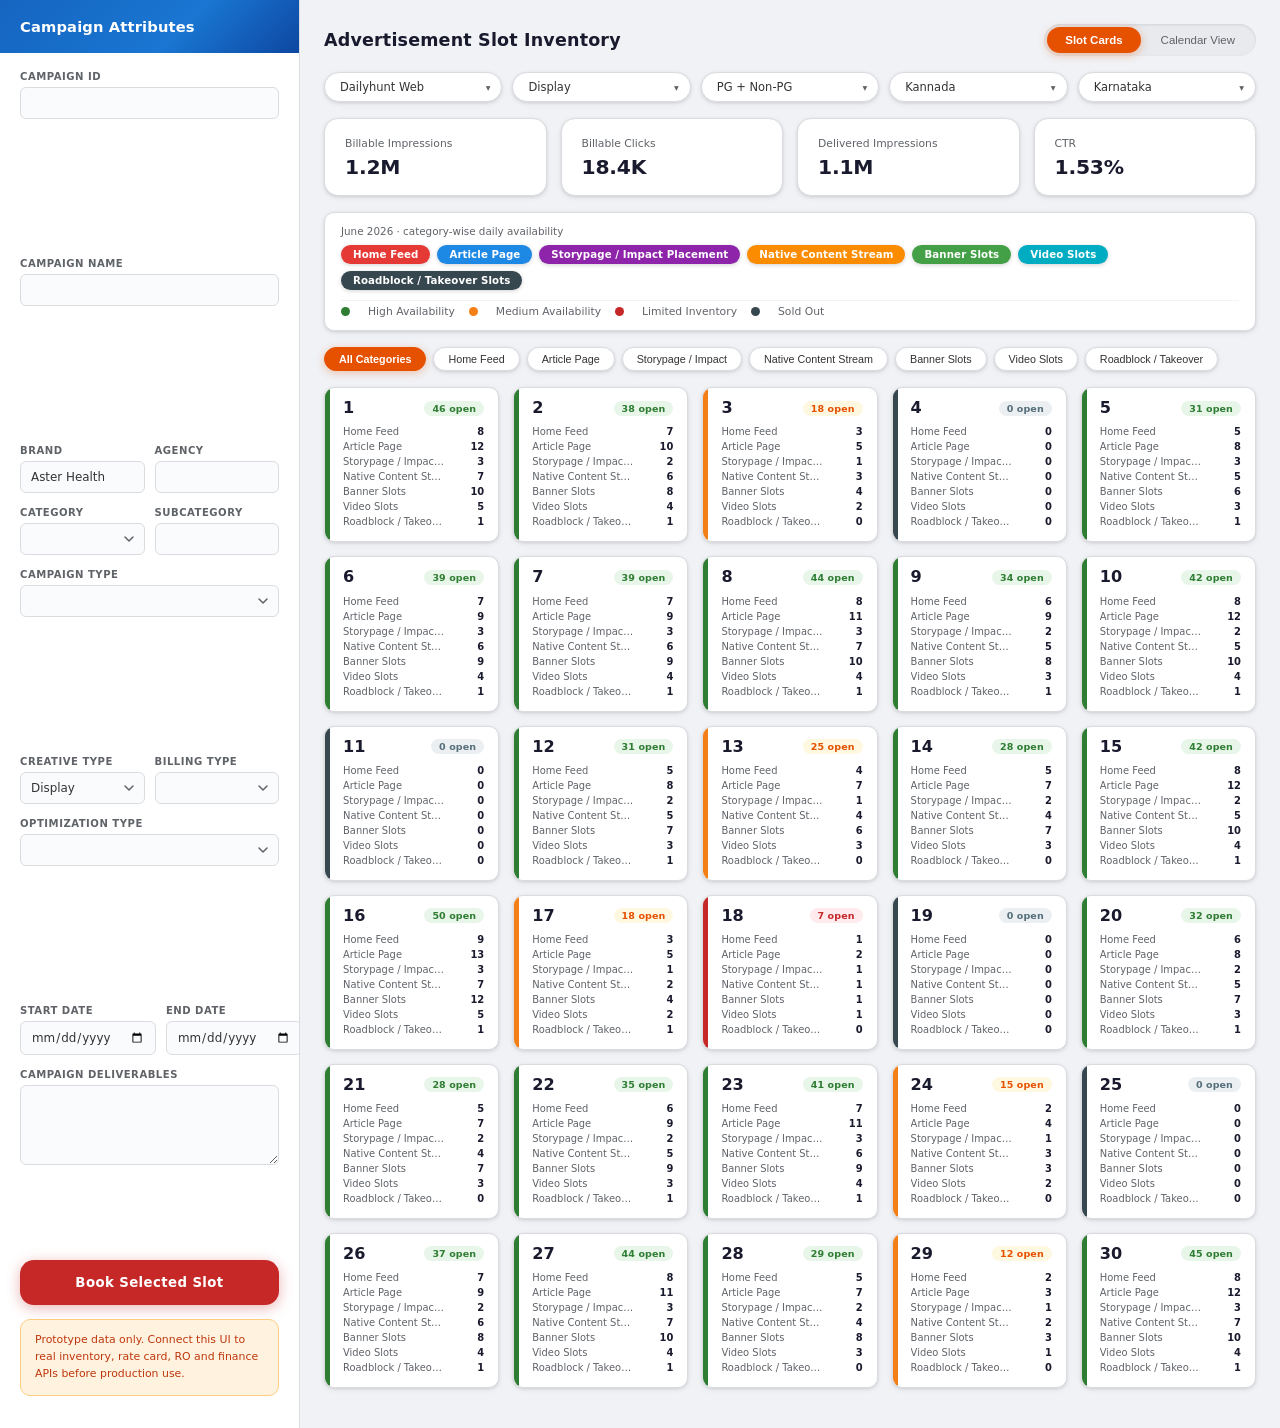
==== advertisement-slot-inventory/index.html @ 0bb5588d "Remove Zoho logic and convert app to jQuery" ====
<!DOCTYPE html>
<html lang="en">
<head>
  <meta charset="UTF-8" />
  <meta name="viewport" content="width=device-width, initial-scale=1.0" />
  <title>Advertisement Slot Inventory</title>
  <link rel="stylesheet" href="style.css" />
  <!-- jQuery -->
  <script src="https://code.jquery.com/jquery-3.7.1.min.js"></script>
</head>
<body>
  <div class="crm-widget-wrapper">

    <!-- ───────────────────────── LEFT PANEL ───────────────────────── -->
    <aside class="campaign-panel">
      <div class="campaign-panel-header">
        <h2 class="panel-title">Campaign Attributes</h2>
        <p class="panel-subtitle"></p>
      </div>

      <div class="campaign-panel-body">
        <div class="field-group">
          <label>Campaign ID</label>
          <input type="text" id="campaignId" value="" />
        </div>

        <div class="field-group">
          <label>Campaign Name</label>
          <input type="text" id="campaignName" value="" />
        </div>

        <div class="field-row">
          <div class="field-group">
            <label>Brand</label>
            <input type="text" id="brand" value="Aster Health" />
          </div>
          <div class="field-group">
            <label>Agency</label>
            <input type="text" id="agency" value="" />
          </div>
        </div>

        <div class="field-row">
          <div class="field-group">
            <label>Category</label>
            <select id="category">
            </select>
          </div>
          <div class="field-group">
            <label>Subcategory</label>
            <input type="text" id="subcategory" value="" />
          </div>
        </div>

        <div class="field-group">
          <label>Campaign Type</label>
          <select id="campaignType">
          </select>
        </div>

        <div class="field-row">
          <div class="field-group">
            <label>Creative Type</label>
            <select id="creativeType">
              <option>Display</option>
              <option>Video</option>
              <option>Native</option>
            </select>
          </div>
          <div class="field-group">
            <label>Billing Type</label>
            <select id="billingType">
            </select>
          </div>
        </div>

        <div class="field-group">
          <label>Optimization Type</label>
          <select id="optimizationType">
          </select>
        </div>

        <div class="field-row">
          <div class="field-group">
            <label>Start Date</label>
            <input type="date" id="startDate" value="" />
          </div>
          <div class="field-group">
            <label>End Date</label>
            <input type="date" id="endDate" value="" />
          </div>
        </div>

        <div class="field-group">
          <label>Campaign Deliverables</label>
          <textarea id="deliverables" rows="4"></textarea>
        </div>

        <button class="book-slot-btn" id="bookSlotBtn" onclick="bookSelectedSlot()">
          Book Selected Slot
        </button>
        <div class="prototype-notice">
          Prototype data only. Connect this UI to real inventory, rate card, RO and finance APIs before production use.
        </div>
      </div>
    </aside>

    <!-- ───────────────────────── RIGHT PANEL ───────────────────────── -->
    <main class="inventory-panel">
      <div class="inventory-header">
        <h2 class="inventory-title">Advertisement Slot Inventory</h2>

        <!-- View Toggle -->
        <div class="view-toggle">
          <button class="toggle-btn active" id="btnSlotCards" onclick="switchView('slot')">Slot Cards</button>
          <button class="toggle-btn" id="btnCalendar" onclick="switchView('calendar')">Calendar View</button>
        </div>
      </div>

      <!-- Filters -->
      <div class="filter-bar">
        <div class="filter-select-wrap">
          <select id="filterPlatform" onchange="applyFilters()">
            <option value="dailyhunt-web" selected>Dailyhunt Web</option>
            <option value="dailyhunt-app">Dailyhunt App</option>
            <option value="mobile">Mobile</option>
            <option value="desktop">Desktop</option>
            <option value="ctv">CTV</option>
            <option value="all">All Platforms</option>
          </select>
          <span class="filter-arrow">▾</span>
        </div>
        <div class="filter-select-wrap">
          <select id="filterType" onchange="applyFilters()">
            <option value="display" selected>Display</option>
            <option value="video">Video</option>
            <option value="native">Native</option>
            <option value="all">All Types</option>
          </select>
          <span class="filter-arrow">▾</span>
        </div>
        <div class="filter-select-wrap">
          <select id="filterContent" onchange="applyFilters()">
            <option value="all" selected>PG + Non-PG</option>
            <option value="pg">PG Only</option>
            <option value="nonpg">Non-PG Only</option>
          </select>
          <span class="filter-arrow">▾</span>
        </div>
        <div class="filter-select-wrap">
          <select id="filterLanguage" onchange="applyFilters()">
            <option value="kn" selected>Kannada</option>
            <option value="en">English</option>
            <option value="ta">Tamil</option>
            <option value="hi">Hindi</option>
            <option value="te">Telugu</option>
            <option value="all">All Languages</option>
          </select>
          <span class="filter-arrow">▾</span>
        </div>
        <div class="filter-select-wrap">
          <select id="filterRegion" onchange="applyFilters()">
            <option value="karnataka" selected>Karnataka</option>
            <option value="south">South India</option>
            <option value="north">North India</option>
            <option value="west">West India</option>
            <option value="all">All Regions</option>
          </select>
          <span class="filter-arrow">▾</span>
        </div>
      </div>

      <!-- Metric Stat Cards -->
      <div class="metric-cards" id="metricCards">
        <div class="metric-card">
          <p class="metric-label">Billable Impressions</p>
          <p class="metric-value" id="statImpressions">1.2M</p>
        </div>
        <div class="metric-card">
          <p class="metric-label">Billable Clicks</p>
          <p class="metric-value" id="statClicks">18.4K</p>
        </div>
        <div class="metric-card">
          <p class="metric-label">Delivered Impressions</p>
          <p class="metric-value" id="statDelivered">1.1M</p>
        </div>
        <div class="metric-card">
          <p class="metric-label">CTR</p>
          <p class="metric-value" id="statCtr">1.53%</p>
        </div>
      </div>

      <!-- Category Legend Pills -->
      <div class="legend-section">
        <p class="legend-label">June 2026 · category-wise daily availability</p>
        <div class="legend-pills">
          <span class="pill pill-homefeed">Home Feed</span>
          <span class="pill pill-article">Article Page</span>
          <span class="pill pill-story">Storypage / Impact Placement</span>
          <span class="pill pill-native">Native Content Stream</span>
          <span class="pill pill-banner">Banner Slots</span>
          <span class="pill pill-video">Video Slots</span>
          <span class="pill pill-roadblock">Roadblock / Takeover Slots</span>
        </div>
        <div class="availability-legend">
          <span class="avail-dot high"></span> High Availability
          <span class="avail-dot medium"></span> Medium Availability
          <span class="avail-dot limited"></span> Limited Inventory
          <span class="avail-dot soldout"></span> Sold Out
        </div>
      </div>

      <!-- Category Filter Tabs -->
      <div class="category-tabs" id="categoryTabs">
        <button class="cat-tab active" onclick="filterCategory(this, 'all')">All Categories</button>
        <button class="cat-tab" onclick="filterCategory(this, 'Home Feed')">Home Feed</button>
        <button class="cat-tab" onclick="filterCategory(this, 'Article Page')">Article Page</button>
        <button class="cat-tab" onclick="filterCategory(this, 'Storypage / Impact')">Storypage / Impact</button>
        <button class="cat-tab" onclick="filterCategory(this, 'Native Content Stream')">Native Content Stream</button>
        <button class="cat-tab" onclick="filterCategory(this, 'Banner Slots')">Banner Slots</button>
        <button class="cat-tab" onclick="filterCategory(this, 'Video Slots')">Video Slots</button>
        <button class="cat-tab" onclick="filterCategory(this, 'Roadblock / Takeover')">Roadblock / Takeover</button>
      </div>

      <!-- ── SLOT CARDS VIEW ── -->
      <div id="slotCardsView" class="slot-cards-grid"></div>

      <!-- ── CALENDAR VIEW ── -->
      <div id="calendarView" class="calendar-view hidden">
        <div class="calendar-grid" id="calendarGrid"></div>
      </div>
    </main>
  </div>

  <script src="app.js"></script>
</body>
</html>
---- advertisement-slot-inventory/style.css ----
/* ============================================================
   Zoho CRM – Advertisement Slot Inventory Widget  |  style.css
   ============================================================ */

/* ── Reset & Base ── */
*, *::before, *::after { box-sizing: border-box; margin: 0; padding: 0; }

:root {
  --zoho-blue:       #1565C0;
  --zoho-blue-light: #1976D2;
  --zoho-blue-pale:  #E8F0FE;
  --zoho-orange:     #E65100;
  --zoho-orange-pale:#FFF3E0;
  --zoho-green:      #2E7D32;
  --zoho-amber:      #F57F17;
  --zoho-red:        #C62828;
  --zoho-dark:       #1A1A2E;
  --zoho-text:       #333333;
  --zoho-text-light: #5F6368;
  --zoho-border:     #DADCE0;
  --zoho-bg:         #F0F2F5;
  --zoho-card-bg:    #FFFFFF;
  --zoho-shadow:     0 1px 3px rgba(0,0,0,.10), 0 2px 6px rgba(0,0,0,.06);
  --zoho-shadow-md:  0 4px 12px rgba(0,0,0,.13), 0 8px 20px rgba(0,0,0,.07);
  --zoho-shadow-lg:  0 8px 24px rgba(0,0,0,.15), 0 16px 40px rgba(0,0,0,.08);
  --radius-sm: 6px;
  --radius-md: 10px;
  --radius-lg: 14px;
  --font: 'Segoe UI', system-ui, -apple-system, sans-serif;

  /* slot-type accent colours */
  --c-homefeed:   #E53935;
  --c-article:    #1E88E5;
  --c-story:      #8E24AA;
  --c-native:     #FB8C00;
  --c-banner:     #43A047;
  --c-video:      #00ACC1;
  --c-roadblock:  #37474F;
}

html { font-size: 14px; }
body {
  font-family: var(--font);
  background: var(--zoho-bg);
  color: var(--zoho-text);
  min-height: 100vh;
}

/* ── Scrollbar ── */
::-webkit-scrollbar { width: 5px; height: 5px; }
::-webkit-scrollbar-track { background: transparent; }
::-webkit-scrollbar-thumb { background: #C5C9CC; border-radius: 4px; }
::-webkit-scrollbar-thumb:hover { background: #A8ADB2; }

/* ============================================================
   LAYOUT
   ============================================================ */
.crm-widget-wrapper {
  display: flex;
  gap: 0;
  min-height: 100vh;
}

/* ── Left Panel ── */
.campaign-panel {
  width: 300px;
  min-width: 260px;
  max-width: 320px;
  flex-shrink: 0;
  background: var(--zoho-card-bg);
  border-right: 1px solid var(--zoho-border);
  overflow-y: auto;
  display: flex;
  flex-direction: column;
}

/* Accent header strip */
.campaign-panel-header {
  background: linear-gradient(135deg, #1565C0 0%, #1976D2 60%, #0D47A1 100%);
  padding: 18px 20px 16px;
  position: sticky;
  top: 0;
  z-index: 2;
}

.panel-title {
  font-size: 1.05rem;
  font-weight: 700;
  color: #fff;
  letter-spacing: .01em;
}

.panel-subtitle {
  font-size: .72rem;
  color: rgba(255,255,255,.72);
  margin-top: 2px;
  font-weight: 400;
}

.campaign-panel-body {
  padding: 18px 20px 32px;
  display: flex;
  flex-direction: column;
  gap: 14px;
  flex: 1;
}

.field-group {
  display: flex;
  flex-direction: column;
  gap: 5px;
  flex: 1;
}

.field-group label {
  font-size: .72rem;
  font-weight: 600;
  color: var(--zoho-text-light);
  text-transform: uppercase;
  letter-spacing: .05em;
}

.field-group input,
.field-group select,
.field-group textarea {
  border: 1.5px solid var(--zoho-border);
  border-radius: var(--radius-sm);
  padding: 8px 10px;
  font-size: .85rem;
  font-family: var(--font);
  color: var(--zoho-text);
  background: #FAFBFC;
  transition: border-color .2s, box-shadow .2s, background .2s;
  outline: none;
  width: 100%;
}

.field-group input:hover,
.field-group select:hover,
.field-group textarea:hover {
  border-color: #B0B8C4;
  background: #fff;
}

.field-group input:focus,
.field-group select:focus,
.field-group textarea:focus {
  border-color: var(--zoho-blue);
  background: #fff;
  box-shadow: 0 0 0 3px rgba(21,101,192,.13);
}

.field-group select {
  appearance: none;
  background-image: url("data:image/svg+xml,%3Csvg width='10' height='6' viewBox='0 0 10 6' fill='none' xmlns='http://www.w3.org/2000/svg'%3E%3Cpath d='M1 1L5 5L9 1' stroke='%235F6368' stroke-width='1.5' stroke-linecap='round' stroke-linejoin='round'/%3E%3C/svg%3E");
  background-repeat: no-repeat;
  background-position: right 10px center;
  background-color: #FAFBFC;
  padding-right: 28px;
  cursor: pointer;
}

.field-group select:focus {
  background-color: #fff;
}

.field-row {
  display: flex;
  gap: 10px;
}

.field-group textarea { resize: vertical; min-height: 80px; }

/* ── Right Panel ── */
.inventory-panel {
  flex: 1;
  padding: 24px 24px 40px;
  overflow-y: auto;
  display: flex;
  flex-direction: column;
  gap: 16px;
  min-width: 0;
}

/* ── Inventory Header ── */
.inventory-header {
  display: flex;
  align-items: center;
  justify-content: space-between;
  flex-wrap: wrap;
  gap: 10px;
}

.inventory-title {
  font-size: 1.25rem;
  font-weight: 700;
  color: var(--zoho-dark);
  letter-spacing: .01em;
}

/* ── View Toggle ── */
.view-toggle {
  display: flex;
  background: #E8EAED;
  border-radius: 22px;
  padding: 3px;
  gap: 2px;
  box-shadow: inset 0 1px 3px rgba(0,0,0,.10);
}

.toggle-btn {
  border: none;
  background: transparent;
  padding: 7px 18px;
  border-radius: 19px;
  font-size: .82rem;
  font-weight: 500;
  cursor: pointer;
  color: var(--zoho-text-light);
  transition: background .22s, color .22s, box-shadow .22s;
}

.toggle-btn.active {
  background: var(--zoho-orange);
  color: #fff;
  box-shadow: 0 2px 8px rgba(230,81,0,.35);
  font-weight: 600;
}

.toggle-btn:not(.active):hover {
  background: rgba(0,0,0,.06);
  color: var(--zoho-text);
}

/* ── Filter Bar ── */
.filter-bar {
  display: flex;
  flex-wrap: wrap;
  gap: 10px;
}

.filter-select-wrap {
  position: relative;
  flex: 1 1 140px;
  min-width: 130px;
  max-width: 210px;
}

.filter-select-wrap select {
  width: 100%;
  border: 1.5px solid var(--zoho-border);
  border-radius: 22px;
  padding: 7px 30px 7px 15px;
  font-size: .82rem;
  font-family: var(--font);
  background: var(--zoho-card-bg);
  color: var(--zoho-text);
  appearance: none;
  outline: none;
  cursor: pointer;
  transition: border-color .2s, box-shadow .2s;
  box-shadow: var(--zoho-shadow);
}

.filter-select-wrap select:hover {
  border-color: #B0B8C4;
}

.filter-select-wrap select:focus {
  border-color: var(--zoho-blue);
  box-shadow: 0 0 0 3px rgba(21,101,192,.13);
}

.filter-arrow {
  position: absolute;
  right: 12px;
  top: 50%;
  transform: translateY(-50%);
  pointer-events: none;
  font-size: .68rem;
  color: var(--zoho-text-light);
}

/* ── Legend Section ── */
.legend-section {
  display: flex;
  flex-direction: column;
  gap: 8px;
  background: var(--zoho-card-bg);
  border: 1px solid var(--zoho-border);
  border-radius: var(--radius-md);
  padding: 12px 16px;
  box-shadow: var(--zoho-shadow);
}

.legend-label {
  font-size: .74rem;
  color: var(--zoho-text-light);
  font-weight: 500;
}

.legend-pills {
  display: flex;
  flex-wrap: wrap;
  gap: 7px;
}

.pill {
  display: inline-block;
  padding: 4px 12px;
  border-radius: 14px;
  font-size: .73rem;
  font-weight: 600;
  color: #fff;
  white-space: nowrap;
  letter-spacing: .01em;
  box-shadow: 0 1px 4px rgba(0,0,0,.18);
}

.pill-homefeed  { background: var(--c-homefeed); }
.pill-article   { background: var(--c-article);  }
.pill-story     { background: var(--c-story);    }
.pill-native    { background: var(--c-native);   }
.pill-banner    { background: var(--c-banner);   }
.pill-video     { background: var(--c-video);    }
.pill-roadblock { background: var(--c-roadblock);}

.availability-legend {
  display: flex;
  flex-wrap: wrap;
  align-items: center;
  gap: 14px;
  font-size: .77rem;
  color: var(--zoho-text-light);
  padding-top: 4px;
  border-top: 1px solid #F1F3F4;
  margin-top: 2px;
}

.avail-dot {
  display: inline-block;
  width: 9px;
  height: 9px;
  border-radius: 50%;
  margin-right: 4px;
  vertical-align: middle;
}

.avail-dot.high    { background: var(--zoho-green); }
.avail-dot.medium  { background: var(--zoho-amber); }
.avail-dot.limited { background: var(--zoho-red);   }
.avail-dot.soldout { background: #37474F;            }

/* ── Category Tabs ── */
.category-tabs {
  display: flex;
  flex-wrap: wrap;
  gap: 7px;
}

.cat-tab {
  border: 1.5px solid var(--zoho-border);
  background: var(--zoho-card-bg);
  border-radius: 18px;
  padding: 5px 14px;
  font-size: .77rem;
  font-weight: 500;
  cursor: pointer;
  color: var(--zoho-text);
  transition: all .18s;
  box-shadow: var(--zoho-shadow);
}

.cat-tab:hover {
  border-color: var(--zoho-blue-light);
  color: var(--zoho-blue);
  background: var(--zoho-blue-pale);
  box-shadow: 0 2px 8px rgba(21,101,192,.12);
}

.cat-tab.active {
  background: var(--zoho-orange);
  border-color: var(--zoho-orange);
  color: #fff;
  font-weight: 700;
  box-shadow: 0 2px 8px rgba(230,81,0,.30);
}

/* ============================================================
   SLOT CARDS GRID
   ============================================================ */
.slot-cards-grid {
  display: grid;
  grid-template-columns: repeat(auto-fill, minmax(172px, 1fr));
  gap: 14px;
}

.slot-card {
  background: var(--zoho-card-bg);
  border: 1px solid var(--zoho-border);
  border-radius: var(--radius-md);
  padding: 12px 14px 14px 18px;
  box-shadow: var(--zoho-shadow);
  transition: box-shadow .22s, transform .2s;
  cursor: pointer;
  position: relative;
  overflow: hidden;
}

.slot-card:hover {
  box-shadow: var(--zoho-shadow-md);
  transform: translateY(-3px);
}

/* coloured left-border by availability */
.slot-card::before {
  content: '';
  position: absolute;
  left: 0; top: 0; bottom: 0;
  width: 5px;
  border-radius: var(--radius-md) 0 0 var(--radius-md);
}
.slot-card.avail-high::before    { background: var(--zoho-green); }
.slot-card.avail-medium::before  { background: var(--zoho-amber); }
.slot-card.avail-limited::before { background: var(--zoho-red);   }
.slot-card.avail-soldout::before { background: #37474F;           }

.card-header {
  display: flex;
  justify-content: space-between;
  align-items: center;
  margin-bottom: 10px;
}

.card-day {
  font-size: 1.15rem;
  font-weight: 800;
  color: var(--zoho-dark);
  line-height: 1;
}

.card-open {
  font-size: .68rem;
  font-weight: 700;
  padding: 2px 8px;
  border-radius: 10px;
  white-space: nowrap;
  letter-spacing: .01em;
}

.card-open.high    { background: #E8F5E9; color: #2E7D32; }
.card-open.medium  { background: #FFF8E1; color: #E65100; }
.card-open.limited { background: #FFEBEE; color: #C62828; }
.card-open.soldout { background: #ECEFF1; color: #546E7A; }

.card-rows { display: flex; flex-direction: column; gap: 4px; }

.card-row {
  display: flex;
  justify-content: space-between;
  align-items: center;
  font-size: .71rem;
  color: var(--zoho-text);
}

.card-row .slot-name {
  white-space: nowrap;
  overflow: hidden;
  text-overflow: ellipsis;
  max-width: 72%;
  color: var(--zoho-text-light);
}

.card-row .slot-count {
  font-weight: 700;
  color: var(--zoho-dark);
  min-width: 14px;
  text-align: right;
}

/* ============================================================
   CALENDAR VIEW
   ============================================================ */
.calendar-view { display: flex; flex-direction: column; gap: 12px; }

.calendar-grid {
  display: grid;
  grid-template-columns: repeat(7, 1fr);
  gap: 10px;
}

.cal-day-card {
  background: var(--zoho-card-bg);
  border: 1px solid var(--zoho-border);
  border-radius: var(--radius-sm);
  padding: 8px 10px;
  box-shadow: var(--zoho-shadow);
  min-height: 70px;
  cursor: pointer;
  transition: box-shadow .2s, transform .2s;
}

.cal-day-card:hover {
  box-shadow: var(--zoho-shadow-md);
  transform: translateY(-2px);
}

.cal-day-num {
  font-size: .95rem;
  font-weight: 700;
  color: var(--zoho-dark);
  margin-bottom: 6px;
}

.cal-dot-row {
  display: flex;
  flex-wrap: wrap;
  gap: 4px;
}

.cal-dot {
  width: 8px; height: 8px;
  border-radius: 50%;
  display: inline-block;
}

/* ============================================================
   UTILITY
   ============================================================ */
.hidden { display: none !important; }

/* ============================================================
   SLOT DETAIL DRAWER
   ============================================================ */

/* Backdrop overlay */
#slotDrawerOverlay {
  position: fixed;
  inset: 0;
  background: rgba(0,0,0,0);
  z-index: 9000;
  transition: background .3s ease;
}

#slotDrawerOverlay.active {
  background: rgba(0,0,0,.42);
}

/* Drawer panel */
.slot-drawer {
  position: fixed;
  top: 0;
  right: 0;
  bottom: 0;
  width: 420px;
  max-width: 100vw;
  background: var(--zoho-card-bg);
  box-shadow: -6px 0 36px rgba(0,0,0,.18);
  display: flex;
  flex-direction: column;
  transform: translateX(100%);
  transition: transform .32s cubic-bezier(.4, 0, .2, 1);
  overflow: hidden;
  z-index: 9001;
}

.slot-drawer.open {
  transform: translateX(0);
}

/* ── Drawer header ── */
.drawer-header {
  display: flex;
  align-items: center;
  justify-content: space-between;
  padding: 20px 24px 16px;
  border-bottom: 1.5px solid var(--zoho-border);
  flex-shrink: 0;
}

.drawer-title {
  font-size: 1.15rem;
  font-weight: 800;
  color: var(--zoho-dark);
  letter-spacing: .01em;
}

.drawer-close {
  border: none;
  background: #F1F3F4;
  border-radius: 50%;
  width: 30px;
  height: 30px;
  font-size: .88rem;
  cursor: pointer;
  color: var(--zoho-text-light);
  display: flex;
  align-items: center;
  justify-content: center;
  transition: background .18s, color .18s;
  flex-shrink: 0;
}

.drawer-close:hover {
  background: #DADCE0;
  color: var(--zoho-dark);
}

/* ── Scrollable body ── */
.drawer-body {
  flex: 1;
  overflow-y: auto;
  display: flex;
  flex-direction: column;
}

/* ── Info section ── */
.drawer-info-section {
  padding: 0 24px;
}

.drawer-info-row {
  display: flex;
  align-items: baseline;
  justify-content: space-between;
  padding: 10px 0;
  border-bottom: 1px solid #F1F3F4;
  gap: 14px;
}

.drawer-info-row:last-child {
  border-bottom: none;
}

.drawer-info-label {
  font-size: .83rem;
  color: var(--zoho-text-light);
  font-weight: 400;
  flex-shrink: 0;
}

.drawer-info-value {
  font-size: .84rem;
  font-weight: 700;
  color: var(--zoho-dark);
  text-align: right;
}

.approval-badge {
  font-size: .78rem;
  font-weight: 700;
  padding: 3px 14px;
  border-radius: 10px;
}

.approval-badge.pending {
  background: #FFF3E0;
  color: #E65100;
}

/* ── Slot selector section ── */
.drawer-selector-section {
  padding: 16px 24px 10px;
  border-top: 1.5px solid var(--zoho-border);
  display: flex;
  flex-direction: column;
}

.drawer-section-title {
  font-size: .94rem;
  font-weight: 700;
  color: var(--zoho-dark);
  margin-bottom: 12px;
}

.drawer-slot-row {
  display: flex;
  align-items: center;
  gap: 10px;
  padding: 6px 0;
}

.drawer-slot-label {
  flex: 1;
  font-size: .82rem;
  color: var(--zoho-text-light);
  font-weight: 500;
  line-height: 1.3;
}

.drawer-slot-input {
  width: 108px;
  border: 1.5px solid var(--zoho-border);
  border-radius: 22px;
  padding: 7px 12px;
  font-size: .88rem;
  font-weight: 600;
  color: var(--zoho-dark);
  text-align: center;
  font-family: var(--font);
  outline: none;
  background: #FAFBFC;
  transition: border-color .2s, box-shadow .2s, background .2s;
}

.drawer-slot-input:focus {
  border-color: var(--zoho-blue);
  background: #fff;
  box-shadow: 0 0 0 3px rgba(21,101,192,.12);
}

.drawer-slot-input:disabled {
  background: #F5F5F5;
  color: #BDBDBD;
  cursor: not-allowed;
}

.drawer-slot-avail {
  font-size: .77rem;
  color: var(--zoho-text-light);
  white-space: nowrap;
  min-width: 48px;
  text-align: right;
}

/* ── Total bar ── */
.drawer-total-bar {
  display: flex;
  align-items: center;
  justify-content: space-between;
  margin-top: 14px;
  padding: 12px 16px;
  border: 1.5px dashed #DADCE0;
  border-radius: var(--radius-md);
  background: #FAFBFC;
}

.drawer-total-label {
  font-size: .84rem;
  color: var(--zoho-text-light);
  font-weight: 500;
}

.drawer-total-count {
  font-size: 1.05rem;
  font-weight: 800;
  color: var(--zoho-orange);
}

/* ── Drawer footer / Confirm button ── */
.drawer-footer {
  padding: 14px 24px 22px;
  border-top: 1.5px solid var(--zoho-border);
  flex-shrink: 0;
}

.drawer-confirm-btn {
  width: 100%;
  background: #C62828;
  color: #fff;
  border: none;
  border-radius: var(--radius-lg);
  padding: 14px;
  font-size: .92rem;
  font-weight: 700;
  cursor: pointer;
  font-family: var(--font);
  letter-spacing: .02em;
  transition: background .2s, transform .15s, box-shadow .2s;
  box-shadow: 0 3px 12px rgba(198,40,40,.32);
}

.drawer-confirm-btn:hover {
  background: #B71C1C;
  transform: translateY(-1px);
  box-shadow: 0 5px 18px rgba(198,40,40,.40);
}

.drawer-confirm-btn:active {
  transform: translateY(0);
}

@keyframes shake {
  0%,100% { transform: translateX(0);  }
  20%,60%  { transform: translateX(-6px); }
  40%,80%  { transform: translateX(6px);  }
}

.drawer-confirm-btn.shake { animation: shake .42s ease; }

/* ── Booking success toast ── */
.booking-toast {
  position: fixed;
  bottom: 30px;
  left: 50%;
  transform: translateX(-50%) translateY(18px);
  background: #1B5E20;
  color: #fff;
  padding: 12px 26px;
  border-radius: 26px;
  font-size: .88rem;
  font-weight: 600;
  box-shadow: 0 4px 22px rgba(0,0,0,.20);
  opacity: 0;
  transition: opacity .3s, transform .3s;
  z-index: 99999;
  white-space: nowrap;
}

.booking-toast.show {
  opacity: 1;
  transform: translateX(-50%) translateY(0);
}

@media (max-width: 480px) {
  .slot-drawer      { width: 100vw; }
  .drawer-slot-input { width: 90px; }
}

/* ============================================================
   RESPONSIVE
   ============================================================ */
@media (max-width: 1100px) {
  .slot-cards-grid { grid-template-columns: repeat(auto-fill, minmax(155px, 1fr)); }
  .calendar-grid   { grid-template-columns: repeat(5, 1fr); }
}

@media (max-width: 860px) {
  .crm-widget-wrapper { flex-direction: column; }
  .campaign-panel {
    width: 100%;
    max-width: 100%;
    border-right: none;
    border-bottom: 1px solid var(--zoho-border);
  }
  .campaign-panel-header { position: static; }
  .field-row { flex-wrap: wrap; }
  .calendar-grid { grid-template-columns: repeat(4, 1fr); }
}

@media (max-width: 600px) {
  .inventory-panel { padding: 14px 12px 32px; }
  .campaign-panel-body { padding: 14px 12px 20px; }
  .filter-select-wrap { max-width: 100%; }
  .slot-cards-grid { grid-template-columns: repeat(auto-fill, minmax(140px, 1fr)); }
  .calendar-grid   { grid-template-columns: repeat(3, 1fr); }
  .inventory-header { flex-direction: column; align-items: flex-start; }
}

@media (max-width: 400px) {
  .calendar-grid { grid-template-columns: repeat(2, 1fr); }
}

/* ============================================================
   METRIC STAT CARDS
   ============================================================ */
.metric-cards {
  display: grid;
  grid-template-columns: repeat(4, 1fr);
  gap: 14px;
}

.metric-card {
  background: var(--zoho-card-bg);
  border: 1px solid var(--zoho-border);
  border-radius: var(--radius-lg);
  padding: 18px 20px;
  box-shadow: var(--zoho-shadow);
  display: flex;
  flex-direction: column;
  gap: 6px;
}

.metric-label {
  font-size: .77rem;
  color: var(--zoho-text-light);
  font-weight: 500;
  line-height: 1.3;
}

.metric-value {
  font-size: 1.45rem;
  font-weight: 800;
  color: var(--zoho-dark);
  letter-spacing: -.01em;
  line-height: 1;
}

@media (max-width: 1100px) {
  .metric-cards { grid-template-columns: repeat(2, 1fr); }
}

@media (max-width: 600px) {
  .metric-cards { grid-template-columns: repeat(2, 1fr); gap: 10px; }
  .metric-card  { padding: 14px 16px; }
  .metric-value { font-size: 1.2rem; }
}

/* ============================================================
   BOOK SELECTED SLOT BUTTON & PROTOTYPE NOTICE
   ============================================================ */
.book-slot-btn {
  width: 100%;
  background: #C62828;
  color: #fff;
  border: none;
  border-radius: var(--radius-lg);
  padding: 15px;
  font-size: .95rem;
  font-weight: 700;
  cursor: pointer;
  font-family: var(--font);
  letter-spacing: .03em;
  transition: background .2s, transform .15s, box-shadow .2s;
  box-shadow: 0 3px 14px rgba(198,40,40,.35);
  margin-top: 4px;
}

.book-slot-btn:hover {
  background: #B71C1C;
  transform: translateY(-1px);
  box-shadow: 0 5px 20px rgba(198,40,40,.42);
}

.book-slot-btn:active {
  transform: translateY(0);
  box-shadow: 0 2px 8px rgba(198,40,40,.30);
}

.prototype-notice {
  background: #FFF3E0;
  border: 1px solid #FFCC80;
  border-radius: var(--radius-md);
  padding: 12px 14px;
  font-size: .78rem;
  color: #BF360C;
  line-height: 1.55;
  font-weight: 500;
}
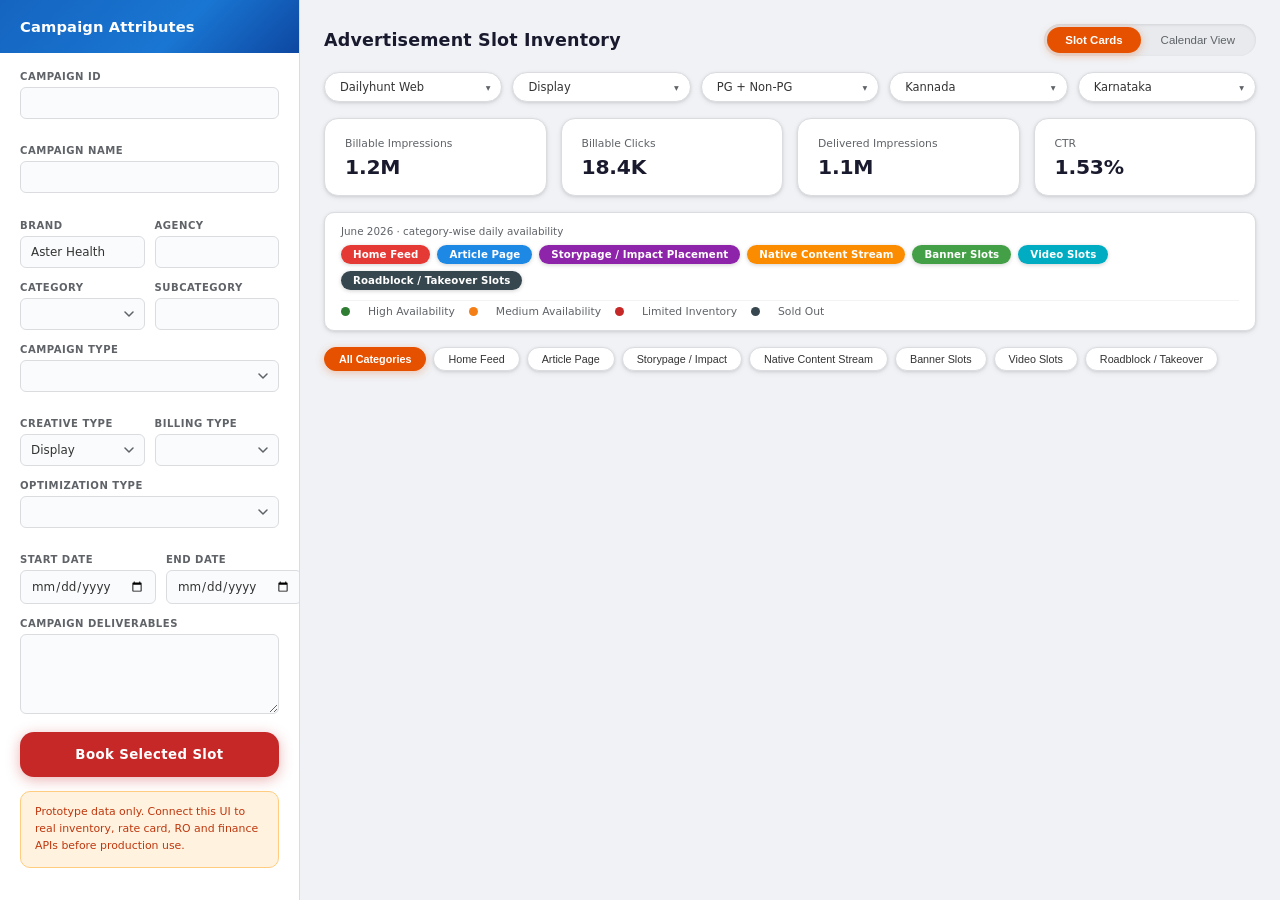
==== commit e73f07a4: "Add Zoho SDK and wire PageLoad field metadata to select dropdowns" ====
--- a/advertisement-slot-inventory/index.html
+++ b/advertisement-slot-inventory/index.html
@@ -6,7 +6,11 @@
   <title>Advertisement Slot Inventory</title>
   <link rel="stylesheet" href="style.css" />
   <!-- jQuery -->
-  <script src="https://code.jquery.com/jquery-3.7.1.min.js"></script>
+  <script src="https://code.jquery.com/jquery-3.7.1.min.js"
+          integrity="sha256-/JqT3SQfawRcv/BIHPThkBvs0OEvtFFmqPF/lYI/Cxo="
+          crossorigin="anonymous"></script>
+  <!-- Zoho Embedded App SDK -->
+  <script src="https://live.zwidgets.com/js-sdk/1.5/ZohoEmbededAppSDK.min.js"></script>
 </head>
 <body>
   <div class="crm-widget-wrapper">
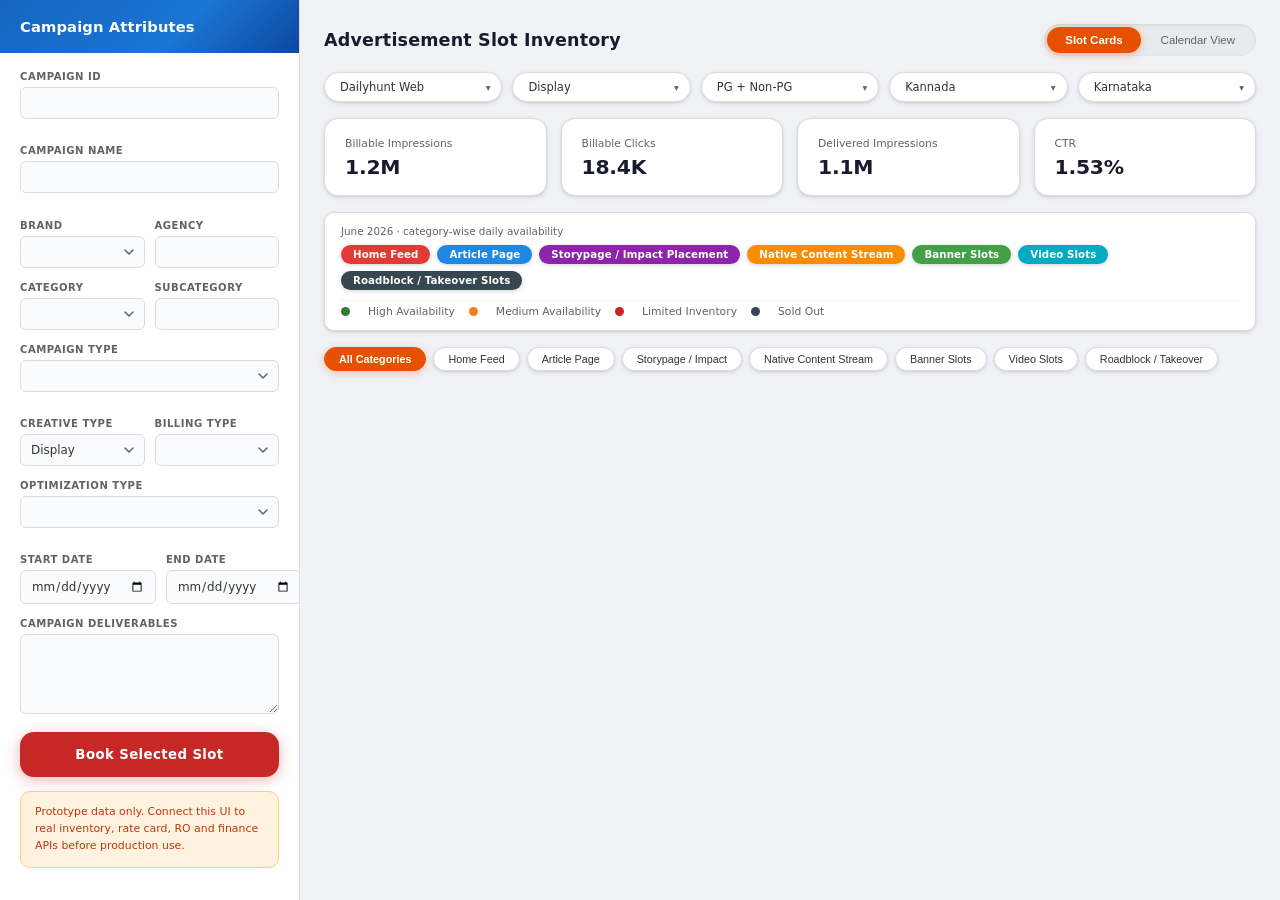
==== commit 6c7364a4: "Change brand to dropdown, fetch Deal record, map all fields" ====
--- a/advertisement-slot-inventory/index.html
+++ b/advertisement-slot-inventory/index.html
@@ -36,7 +36,7 @@
         <div class="field-row">
           <div class="field-group">
             <label>Brand</label>
-            <input type="text" id="brand" value="Aster Health" />
+            <select id="brand"></select>
           </div>
           <div class="field-group">
             <label>Agency</label>
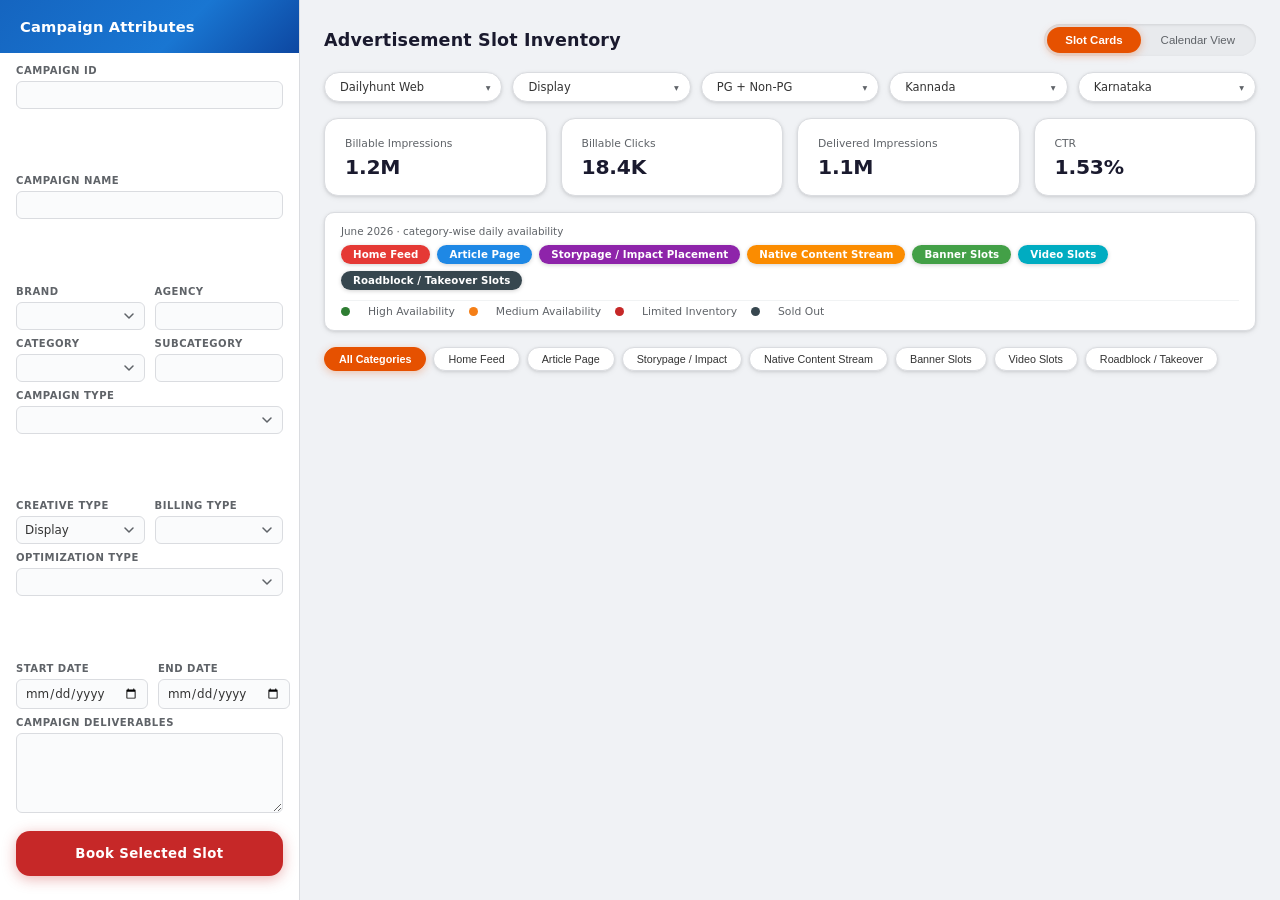
==== commit 1854e4a7: "feat: Ad Bookings integration - Placement_Code, record creation, remove prototype notice" ====
--- a/advertisement-slot-inventory/index.html
+++ b/advertisement-slot-inventory/index.html
@@ -103,9 +103,6 @@
         <button class="book-slot-btn" id="bookSlotBtn" onclick="bookSelectedSlot()">
           Book Selected Slot
         </button>
-        <div class="prototype-notice">
-          Prototype data only. Connect this UI to real inventory, rate card, RO and finance APIs before production use.
-        </div>
       </div>
     </aside>
 
--- a/advertisement-slot-inventory/style.css
+++ b/advertisement-slot-inventory/style.css
@@ -98,10 +98,10 @@
 }
 
 .campaign-panel-body {
-  padding: 18px 20px 32px;
+  padding: 12px 16px 24px;
   display: flex;
   flex-direction: column;
-  gap: 14px;
+  gap: 8px;
   flex: 1;
 }
 
@@ -125,7 +125,7 @@
 .field-group textarea {
   border: 1.5px solid var(--zoho-border);
   border-radius: var(--radius-sm);
-  padding: 8px 10px;
+  padding: 6px 8px;
   font-size: .85rem;
   font-family: var(--font);
   color: var(--zoho-text);
@@ -454,6 +454,7 @@
 .card-open.soldout { background: #ECEFF1; color: #546E7A; }
 
 .card-rows { display: flex; flex-direction: column; gap: 4px; }
+.card-info  { display: flex; flex-direction: column; gap: 2px; margin-bottom: 8px; }
 
 .card-row {
   display: flex;
@@ -807,6 +808,10 @@
   white-space: nowrap;
 }
 
+.booking-toast.error {
+  background: #B71C1C;
+}
+
 .booking-toast.show {
   opacity: 1;
   transform: translateX(-50%) translateY(0);
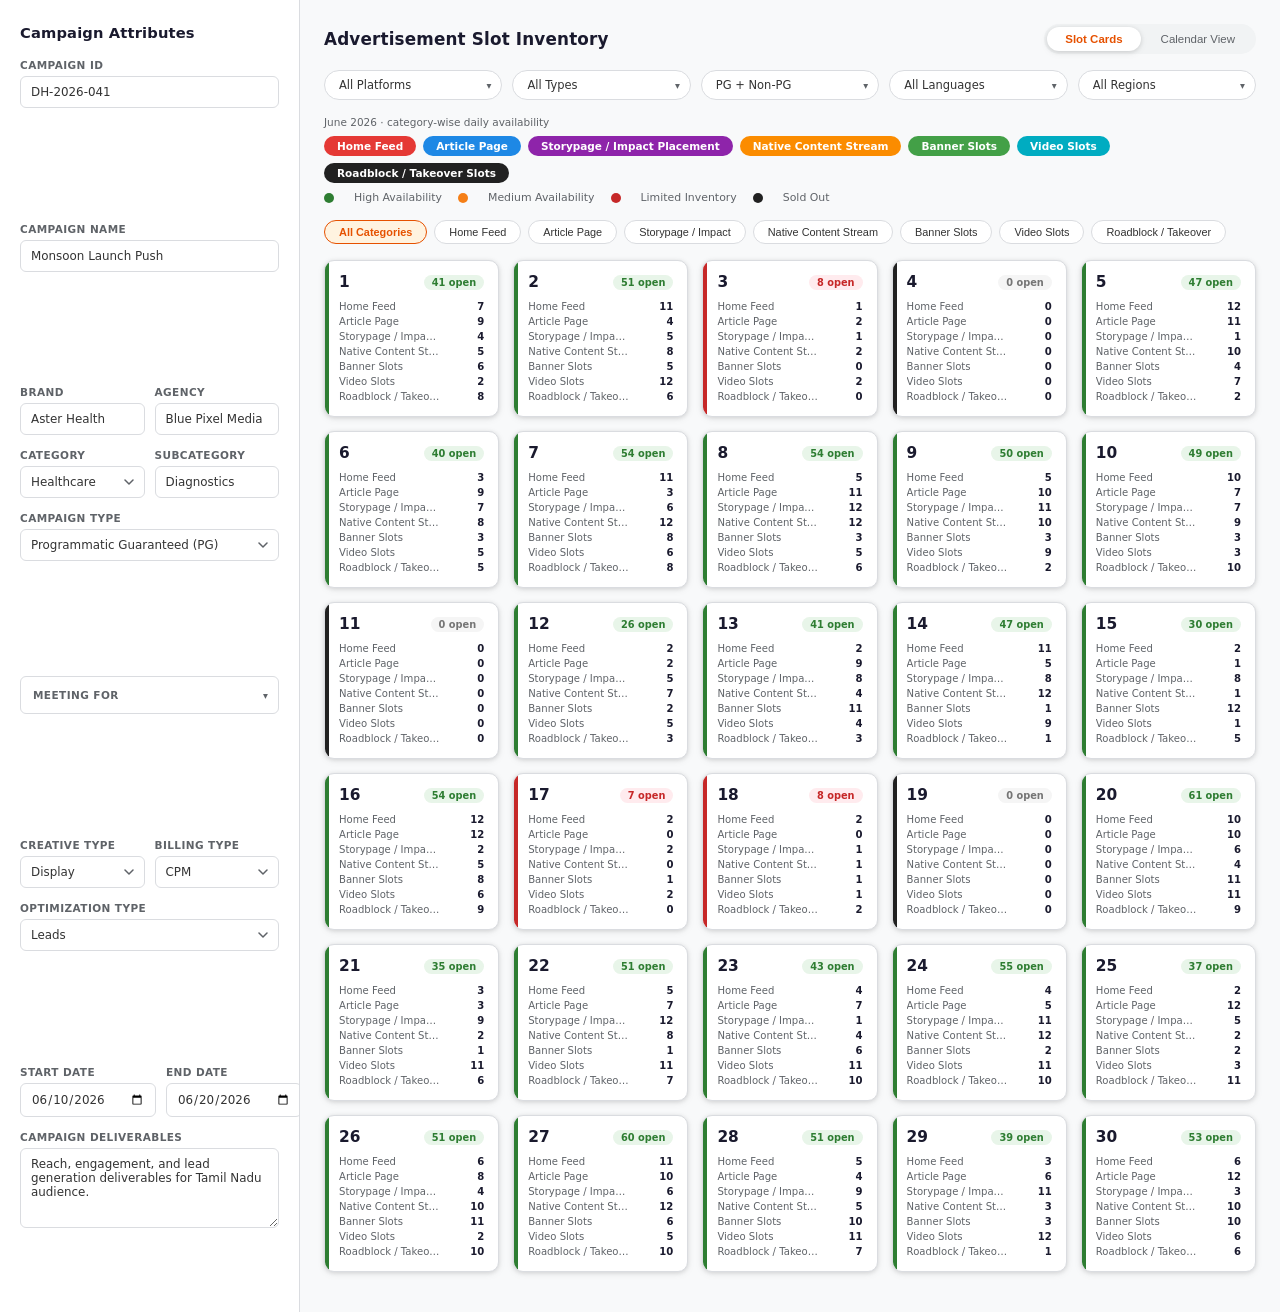
==== commit 3225e78d: "Add Meeting For multi-select dropdown with floating label" ====
--- a/advertisement-slot-inventory/index.html
+++ b/advertisement-slot-inventory/index.html
@@ -3,106 +3,132 @@
 <head>
   <meta charset="UTF-8" />
   <meta name="viewport" content="width=device-width, initial-scale=1.0" />
-  <title>Advertisement Slot Inventory</title>
+  <title>Advertisement Slot Inventory – Zoho CRM Widget</title>
   <link rel="stylesheet" href="style.css" />
-  <!-- jQuery -->
-  <script src="https://code.jquery.com/jquery-3.7.1.min.js"
-          integrity="sha256-/JqT3SQfawRcv/BIHPThkBvs0OEvtFFmqPF/lYI/Cxo="
-          crossorigin="anonymous"></script>
-  <!-- Zoho Embedded App SDK -->
-  <script src="https://live.zwidgets.com/js-sdk/1.5/ZohoEmbededAppSDK.min.js"></script>
 </head>
 <body>
   <div class="crm-widget-wrapper">
 
     <!-- ───────────────────────── LEFT PANEL ───────────────────────── -->
     <aside class="campaign-panel">
-      <div class="campaign-panel-header">
-        <h2 class="panel-title">Campaign Attributes</h2>
-        <p class="panel-subtitle"></p>
-      </div>
-
-      <div class="campaign-panel-body">
-        <div class="field-group">
-          <label>Campaign ID</label>
-          <input type="text" id="campaignId" value="" />
-        </div>
-
-        <div class="field-group">
-          <label>Campaign Name</label>
-          <input type="text" id="campaignName" value="" />
-        </div>
-
-        <div class="field-row">
-          <div class="field-group">
-            <label>Brand</label>
-            <select id="brand"></select>
+      <h2 class="panel-title">Campaign Attributes</h2>
+
+      <div class="field-group">
+        <label>Campaign ID</label>
+        <input type="text" id="campaignId" value="DH-2026-041" />
+      </div>
+
+      <div class="field-group">
+        <label>Campaign Name</label>
+        <input type="text" id="campaignName" value="Monsoon Launch Push" />
+      </div>
+
+      <div class="field-row">
+        <div class="field-group">
+          <label>Brand</label>
+          <input type="text" id="brand" value="Aster Health" />
+        </div>
+        <div class="field-group">
+          <label>Agency</label>
+          <input type="text" id="agency" value="Blue Pixel Media" />
+        </div>
+      </div>
+
+      <div class="field-row">
+        <div class="field-group">
+          <label>Category</label>
+          <select id="category">
+            <option>Healthcare</option>
+            <option>Finance</option>
+            <option>Technology</option>
+            <option>Retail</option>
+          </select>
+        </div>
+        <div class="field-group">
+          <label>Subcategory</label>
+          <input type="text" id="subcategory" value="Diagnostics" />
+        </div>
+      </div>
+
+      <div class="field-group">
+        <label>Campaign Type</label>
+        <select id="campaignType">
+          <option>Programmatic Guaranteed (PG)</option>
+          <option>Preferred Deal</option>
+          <option>Open Auction</option>
+        </select>
+      </div>
+
+      <!-- Meeting For – custom multi-select with floating label -->
+      <div class="field-group">
+        <div class="multi-select-wrap" id="meetingForWrap">
+          <label class="ms-floating-label" id="meetingForLabel">Meeting For</label>
+          <div class="ms-display" id="meetingForDisplay" tabindex="0"
+               role="combobox" aria-haspopup="listbox" aria-expanded="false"
+               aria-label="Meeting For">
+            <span class="ms-tags" id="meetingForTags"></span>
+            <span class="ms-arrow" aria-hidden="true">▾</span>
           </div>
-          <div class="field-group">
-            <label>Agency</label>
-            <input type="text" id="agency" value="" />
+          <div class="ms-dropdown hidden" id="meetingForDropdown" role="listbox">
+            <div class="ms-actions">
+              <button type="button" class="ms-action-btn" id="meetingForSelectAll">Select All</button>
+              <button type="button" class="ms-action-btn" id="meetingForClearAll">Clear All</button>
+            </div>
+            <label class="ms-option"><input type="checkbox" value="Brand Review" /> Brand Review</label>
+            <label class="ms-option"><input type="checkbox" value="Agency Briefing" /> Agency Briefing</label>
+            <label class="ms-option"><input type="checkbox" value="Campaign Kickoff" /> Campaign Kickoff</label>
+            <label class="ms-option"><input type="checkbox" value="Creative Review" /> Creative Review</label>
+            <label class="ms-option"><input type="checkbox" value="Performance Review" /> Performance Review</label>
+            <label class="ms-option"><input type="checkbox" value="Budget Discussion" /> Budget Discussion</label>
+            <label class="ms-option"><input type="checkbox" value="Strategy Planning" /> Strategy Planning</label>
+            <label class="ms-option"><input type="checkbox" value="Client Presentation" /> Client Presentation</label>
           </div>
         </div>
-
-        <div class="field-row">
-          <div class="field-group">
-            <label>Category</label>
-            <select id="category">
-            </select>
-          </div>
-          <div class="field-group">
-            <label>Subcategory</label>
-            <input type="text" id="subcategory" value="" />
-          </div>
-        </div>
-
-        <div class="field-group">
-          <label>Campaign Type</label>
-          <select id="campaignType">
-          </select>
-        </div>
-
-        <div class="field-row">
-          <div class="field-group">
-            <label>Creative Type</label>
-            <select id="creativeType">
-              <option>Display</option>
-              <option>Video</option>
-              <option>Native</option>
-            </select>
-          </div>
-          <div class="field-group">
-            <label>Billing Type</label>
-            <select id="billingType">
-            </select>
-          </div>
-        </div>
-
-        <div class="field-group">
-          <label>Optimization Type</label>
-          <select id="optimizationType">
-          </select>
-        </div>
-
-        <div class="field-row">
-          <div class="field-group">
-            <label>Start Date</label>
-            <input type="date" id="startDate" value="" />
-          </div>
-          <div class="field-group">
-            <label>End Date</label>
-            <input type="date" id="endDate" value="" />
-          </div>
-        </div>
-
-        <div class="field-group">
-          <label>Campaign Deliverables</label>
-          <textarea id="deliverables" rows="4"></textarea>
-        </div>
-
-        <button class="book-slot-btn" id="bookSlotBtn" onclick="bookSelectedSlot()">
-          Book Selected Slot
-        </button>
+      </div>
+
+      <div class="field-row">
+        <div class="field-group">
+          <label>Creative Type</label>
+          <select id="creativeType">
+            <option>Display</option>
+            <option>Video</option>
+            <option>Native</option>
+          </select>
+        </div>
+        <div class="field-group">
+          <label>Billing Type</label>
+          <select id="billingType">
+            <option>CPM</option>
+            <option>CPC</option>
+            <option>CPV</option>
+          </select>
+        </div>
+      </div>
+
+      <div class="field-group">
+        <label>Optimization Type</label>
+        <select id="optimizationType">
+          <option>Leads</option>
+          <option>Clicks</option>
+          <option>Impressions</option>
+          <option>Conversions</option>
+        </select>
+      </div>
+
+      <div class="field-row">
+        <div class="field-group">
+          <label>Start Date</label>
+          <input type="date" id="startDate" value="2026-06-10" />
+        </div>
+        <div class="field-group">
+          <label>End Date</label>
+          <input type="date" id="endDate" value="2026-06-20" />
+        </div>
+      </div>
+
+      <div class="field-group">
+        <label>Campaign Deliverables</label>
+        <textarea id="deliverables" rows="4">Reach, engagement, and lead generation deliverables for Tamil Nadu audience.</textarea>
       </div>
     </aside>
 
@@ -122,27 +148,25 @@
       <div class="filter-bar">
         <div class="filter-select-wrap">
           <select id="filterPlatform" onchange="applyFilters()">
-            <option value="dailyhunt-web" selected>Dailyhunt Web</option>
-            <option value="dailyhunt-app">Dailyhunt App</option>
+            <option value="all">All Platforms</option>
             <option value="mobile">Mobile</option>
             <option value="desktop">Desktop</option>
             <option value="ctv">CTV</option>
-            <option value="all">All Platforms</option>
           </select>
           <span class="filter-arrow">▾</span>
         </div>
         <div class="filter-select-wrap">
           <select id="filterType" onchange="applyFilters()">
-            <option value="display" selected>Display</option>
+            <option value="all">All Types</option>
             <option value="video">Video</option>
+            <option value="display">Display</option>
             <option value="native">Native</option>
-            <option value="all">All Types</option>
           </select>
           <span class="filter-arrow">▾</span>
         </div>
         <div class="filter-select-wrap">
           <select id="filterContent" onchange="applyFilters()">
-            <option value="all" selected>PG + Non-PG</option>
+            <option value="all">PG + Non-PG</option>
             <option value="pg">PG Only</option>
             <option value="nonpg">Non-PG Only</option>
           </select>
@@ -150,44 +174,21 @@
         </div>
         <div class="filter-select-wrap">
           <select id="filterLanguage" onchange="applyFilters()">
-            <option value="kn" selected>Kannada</option>
+            <option value="all">All Languages</option>
             <option value="en">English</option>
             <option value="ta">Tamil</option>
             <option value="hi">Hindi</option>
-            <option value="te">Telugu</option>
-            <option value="all">All Languages</option>
           </select>
           <span class="filter-arrow">▾</span>
         </div>
         <div class="filter-select-wrap">
           <select id="filterRegion" onchange="applyFilters()">
-            <option value="karnataka" selected>Karnataka</option>
+            <option value="all">All Regions</option>
             <option value="south">South India</option>
             <option value="north">North India</option>
             <option value="west">West India</option>
-            <option value="all">All Regions</option>
-          </select>
-          <span class="filter-arrow">▾</span>
-        </div>
-      </div>
-
-      <!-- Metric Stat Cards -->
-      <div class="metric-cards" id="metricCards">
-        <div class="metric-card">
-          <p class="metric-label">Billable Impressions</p>
-          <p class="metric-value" id="statImpressions">1.2M</p>
-        </div>
-        <div class="metric-card">
-          <p class="metric-label">Billable Clicks</p>
-          <p class="metric-value" id="statClicks">18.4K</p>
-        </div>
-        <div class="metric-card">
-          <p class="metric-label">Delivered Impressions</p>
-          <p class="metric-value" id="statDelivered">1.1M</p>
-        </div>
-        <div class="metric-card">
-          <p class="metric-label">CTR</p>
-          <p class="metric-value" id="statCtr">1.53%</p>
+          </select>
+          <span class="filter-arrow">▾</span>
         </div>
       </div>
 
--- a/advertisement-slot-inventory/style.css
+++ b/advertisement-slot-inventory/style.css
@@ -18,11 +18,10 @@
   --zoho-text:       #333333;
   --zoho-text-light: #5F6368;
   --zoho-border:     #DADCE0;
-  --zoho-bg:         #F0F2F5;
+  --zoho-bg:         #F8F9FA;
   --zoho-card-bg:    #FFFFFF;
-  --zoho-shadow:     0 1px 3px rgba(0,0,0,.10), 0 2px 6px rgba(0,0,0,.06);
-  --zoho-shadow-md:  0 4px 12px rgba(0,0,0,.13), 0 8px 20px rgba(0,0,0,.07);
-  --zoho-shadow-lg:  0 8px 24px rgba(0,0,0,.15), 0 16px 40px rgba(0,0,0,.08);
+  --zoho-shadow:     0 1px 4px rgba(0,0,0,.12), 0 2px 8px rgba(0,0,0,.06);
+  --zoho-shadow-md:  0 2px 8px rgba(0,0,0,.14), 0 4px 16px rgba(0,0,0,.08);
   --radius-sm: 6px;
   --radius-md: 10px;
   --radius-lg: 14px;
@@ -35,7 +34,7 @@
   --c-native:     #FB8C00;
   --c-banner:     #43A047;
   --c-video:      #00ACC1;
-  --c-roadblock:  #37474F;
+  --c-roadblock:  #212121;
 }
 
 html { font-size: 14px; }
@@ -47,10 +46,9 @@
 }
 
 /* ── Scrollbar ── */
-::-webkit-scrollbar { width: 5px; height: 5px; }
+::-webkit-scrollbar { width: 6px; height: 6px; }
 ::-webkit-scrollbar-track { background: transparent; }
-::-webkit-scrollbar-thumb { background: #C5C9CC; border-radius: 4px; }
-::-webkit-scrollbar-thumb:hover { background: #A8ADB2; }
+::-webkit-scrollbar-thumb { background: #BDBDBD; border-radius: 3px; }
 
 /* ============================================================
    LAYOUT
@@ -69,40 +67,19 @@
   flex-shrink: 0;
   background: var(--zoho-card-bg);
   border-right: 1px solid var(--zoho-border);
+  padding: 24px 20px 32px;
   overflow-y: auto;
   display: flex;
   flex-direction: column;
-}
-
-/* Accent header strip */
-.campaign-panel-header {
-  background: linear-gradient(135deg, #1565C0 0%, #1976D2 60%, #0D47A1 100%);
-  padding: 18px 20px 16px;
-  position: sticky;
-  top: 0;
-  z-index: 2;
+  gap: 14px;
 }
 
 .panel-title {
   font-size: 1.05rem;
   font-weight: 700;
-  color: #fff;
+  color: var(--zoho-dark);
+  margin-bottom: 4px;
   letter-spacing: .01em;
-}
-
-.panel-subtitle {
-  font-size: .72rem;
-  color: rgba(255,255,255,.72);
-  margin-top: 2px;
-  font-weight: 400;
-}
-
-.campaign-panel-body {
-  padding: 12px 16px 24px;
-  display: flex;
-  flex-direction: column;
-  gap: 8px;
-  flex: 1;
 }
 
 .field-group {
@@ -113,41 +90,33 @@
 }
 
 .field-group label {
-  font-size: .72rem;
+  font-size: .75rem;
   font-weight: 600;
   color: var(--zoho-text-light);
   text-transform: uppercase;
-  letter-spacing: .05em;
+  letter-spacing: .04em;
 }
 
 .field-group input,
 .field-group select,
 .field-group textarea {
-  border: 1.5px solid var(--zoho-border);
+  border: 1px solid var(--zoho-border);
   border-radius: var(--radius-sm);
-  padding: 6px 8px;
+  padding: 8px 10px;
   font-size: .85rem;
   font-family: var(--font);
   color: var(--zoho-text);
-  background: #FAFBFC;
-  transition: border-color .2s, box-shadow .2s, background .2s;
+  background: #fff;
+  transition: border-color .2s, box-shadow .2s;
   outline: none;
   width: 100%;
-}
-
-.field-group input:hover,
-.field-group select:hover,
-.field-group textarea:hover {
-  border-color: #B0B8C4;
-  background: #fff;
 }
 
 .field-group input:focus,
 .field-group select:focus,
 .field-group textarea:focus {
   border-color: var(--zoho-blue);
-  background: #fff;
-  box-shadow: 0 0 0 3px rgba(21,101,192,.13);
+  box-shadow: 0 0 0 3px rgba(21,101,192,.12);
 }
 
 .field-group select {
@@ -155,13 +124,7 @@
   background-image: url("data:image/svg+xml,%3Csvg width='10' height='6' viewBox='0 0 10 6' fill='none' xmlns='http://www.w3.org/2000/svg'%3E%3Cpath d='M1 1L5 5L9 1' stroke='%235F6368' stroke-width='1.5' stroke-linecap='round' stroke-linejoin='round'/%3E%3C/svg%3E");
   background-repeat: no-repeat;
   background-position: right 10px center;
-  background-color: #FAFBFC;
   padding-right: 28px;
-  cursor: pointer;
-}
-
-.field-group select:focus {
-  background-color: #fff;
 }
 
 .field-row {
@@ -192,7 +155,7 @@
 }
 
 .inventory-title {
-  font-size: 1.25rem;
+  font-size: 1.2rem;
   font-weight: 700;
   color: var(--zoho-dark);
   letter-spacing: .01em;
@@ -201,35 +164,29 @@
 /* ── View Toggle ── */
 .view-toggle {
   display: flex;
-  background: #E8EAED;
-  border-radius: 22px;
+  background: #F1F3F4;
+  border-radius: 20px;
   padding: 3px;
   gap: 2px;
-  box-shadow: inset 0 1px 3px rgba(0,0,0,.10);
 }
 
 .toggle-btn {
   border: none;
   background: transparent;
-  padding: 7px 18px;
-  border-radius: 19px;
+  padding: 6px 18px;
+  border-radius: 17px;
   font-size: .82rem;
   font-weight: 500;
   cursor: pointer;
   color: var(--zoho-text-light);
-  transition: background .22s, color .22s, box-shadow .22s;
+  transition: background .2s, color .2s, box-shadow .2s;
 }
 
 .toggle-btn.active {
-  background: var(--zoho-orange);
-  color: #fff;
-  box-shadow: 0 2px 8px rgba(230,81,0,.35);
+  background: var(--zoho-card-bg);
+  color: var(--zoho-orange);
+  box-shadow: var(--zoho-shadow);
   font-weight: 600;
-}
-
-.toggle-btn:not(.active):hover {
-  background: rgba(0,0,0,.06);
-  color: var(--zoho-text);
 }
 
 /* ── Filter Bar ── */
@@ -243,14 +200,14 @@
   position: relative;
   flex: 1 1 140px;
   min-width: 130px;
-  max-width: 210px;
+  max-width: 200px;
 }
 
 .filter-select-wrap select {
   width: 100%;
-  border: 1.5px solid var(--zoho-border);
-  border-radius: 22px;
-  padding: 7px 30px 7px 15px;
+  border: 1px solid var(--zoho-border);
+  border-radius: 20px;
+  padding: 7px 30px 7px 14px;
   font-size: .82rem;
   font-family: var(--font);
   background: var(--zoho-card-bg);
@@ -259,42 +216,28 @@
   outline: none;
   cursor: pointer;
   transition: border-color .2s, box-shadow .2s;
-  box-shadow: var(--zoho-shadow);
-}
-
-.filter-select-wrap select:hover {
-  border-color: #B0B8C4;
 }
 
 .filter-select-wrap select:focus {
   border-color: var(--zoho-blue);
-  box-shadow: 0 0 0 3px rgba(21,101,192,.13);
+  box-shadow: 0 0 0 3px rgba(21,101,192,.12);
 }
 
 .filter-arrow {
   position: absolute;
-  right: 12px;
+  right: 11px;
   top: 50%;
   transform: translateY(-50%);
   pointer-events: none;
-  font-size: .68rem;
+  font-size: .7rem;
   color: var(--zoho-text-light);
 }
 
 /* ── Legend Section ── */
-.legend-section {
-  display: flex;
-  flex-direction: column;
-  gap: 8px;
-  background: var(--zoho-card-bg);
-  border: 1px solid var(--zoho-border);
-  border-radius: var(--radius-md);
-  padding: 12px 16px;
-  box-shadow: var(--zoho-shadow);
-}
+.legend-section { display: flex; flex-direction: column; gap: 8px; }
 
 .legend-label {
-  font-size: .74rem;
+  font-size: .75rem;
   color: var(--zoho-text-light);
   font-weight: 500;
 }
@@ -307,14 +250,12 @@
 
 .pill {
   display: inline-block;
-  padding: 4px 12px;
+  padding: 4px 13px;
   border-radius: 14px;
-  font-size: .73rem;
+  font-size: .75rem;
   font-weight: 600;
   color: #fff;
   white-space: nowrap;
-  letter-spacing: .01em;
-  box-shadow: 0 1px 4px rgba(0,0,0,.18);
 }
 
 .pill-homefeed  { background: var(--c-homefeed); }
@@ -329,18 +270,15 @@
   display: flex;
   flex-wrap: wrap;
   align-items: center;
-  gap: 14px;
-  font-size: .77rem;
-  color: var(--zoho-text-light);
-  padding-top: 4px;
-  border-top: 1px solid #F1F3F4;
-  margin-top: 2px;
+  gap: 16px;
+  font-size: .78rem;
+  color: var(--zoho-text-light);
 }
 
 .avail-dot {
   display: inline-block;
-  width: 9px;
-  height: 9px;
+  width: 10px;
+  height: 10px;
   border-radius: 50%;
   margin-right: 4px;
   vertical-align: middle;
@@ -349,7 +287,7 @@
 .avail-dot.high    { background: var(--zoho-green); }
 .avail-dot.medium  { background: var(--zoho-amber); }
 .avail-dot.limited { background: var(--zoho-red);   }
-.avail-dot.soldout { background: #37474F;            }
+.avail-dot.soldout { background: #212121;            }
 
 /* ── Category Tabs ── */
 .category-tabs {
@@ -359,31 +297,28 @@
 }
 
 .cat-tab {
-  border: 1.5px solid var(--zoho-border);
+  border: 1px solid var(--zoho-border);
   background: var(--zoho-card-bg);
   border-radius: 18px;
   padding: 5px 14px;
-  font-size: .77rem;
+  font-size: .78rem;
   font-weight: 500;
   cursor: pointer;
   color: var(--zoho-text);
   transition: all .18s;
-  box-shadow: var(--zoho-shadow);
 }
 
 .cat-tab:hover {
-  border-color: var(--zoho-blue-light);
+  border-color: var(--zoho-blue);
   color: var(--zoho-blue);
   background: var(--zoho-blue-pale);
-  box-shadow: 0 2px 8px rgba(21,101,192,.12);
 }
 
 .cat-tab.active {
-  background: var(--zoho-orange);
+  background: var(--zoho-orange-pale);
   border-color: var(--zoho-orange);
-  color: #fff;
+  color: var(--zoho-orange);
   font-weight: 700;
-  box-shadow: 0 2px 8px rgba(230,81,0,.30);
 }
 
 /* ============================================================
@@ -391,7 +326,7 @@
    ============================================================ */
 .slot-cards-grid {
   display: grid;
-  grid-template-columns: repeat(auto-fill, minmax(172px, 1fr));
+  grid-template-columns: repeat(auto-fill, minmax(170px, 1fr));
   gap: 14px;
 }
 
@@ -399,9 +334,9 @@
   background: var(--zoho-card-bg);
   border: 1px solid var(--zoho-border);
   border-radius: var(--radius-md);
-  padding: 12px 14px 14px 18px;
+  padding: 12px 14px 14px;
   box-shadow: var(--zoho-shadow);
-  transition: box-shadow .22s, transform .2s;
+  transition: box-shadow .2s, transform .18s;
   cursor: pointer;
   position: relative;
   overflow: hidden;
@@ -409,7 +344,7 @@
 
 .slot-card:hover {
   box-shadow: var(--zoho-shadow-md);
-  transform: translateY(-3px);
+  transform: translateY(-2px);
 }
 
 /* coloured left-border by availability */
@@ -417,13 +352,13 @@
   content: '';
   position: absolute;
   left: 0; top: 0; bottom: 0;
-  width: 5px;
+  width: 4px;
   border-radius: var(--radius-md) 0 0 var(--radius-md);
 }
 .slot-card.avail-high::before    { background: var(--zoho-green); }
 .slot-card.avail-medium::before  { background: var(--zoho-amber); }
 .slot-card.avail-limited::before { background: var(--zoho-red);   }
-.slot-card.avail-soldout::before { background: #37474F;           }
+.slot-card.avail-soldout::before { background: #212121;           }
 
 .card-header {
   display: flex;
@@ -433,34 +368,31 @@
 }
 
 .card-day {
-  font-size: 1.15rem;
-  font-weight: 800;
+  font-size: 1.1rem;
+  font-weight: 700;
   color: var(--zoho-dark);
-  line-height: 1;
 }
 
 .card-open {
-  font-size: .68rem;
-  font-weight: 700;
+  font-size: .7rem;
+  font-weight: 600;
   padding: 2px 8px;
   border-radius: 10px;
   white-space: nowrap;
-  letter-spacing: .01em;
-}
-
-.card-open.high    { background: #E8F5E9; color: #2E7D32; }
-.card-open.medium  { background: #FFF8E1; color: #E65100; }
-.card-open.limited { background: #FFEBEE; color: #C62828; }
-.card-open.soldout { background: #ECEFF1; color: #546E7A; }
+}
+
+.card-open.high    { background: #E8F5E9; color: var(--zoho-green); }
+.card-open.medium  { background: #FFF8E1; color: #E65100;           }
+.card-open.limited { background: #FFEBEE; color: var(--zoho-red);   }
+.card-open.soldout { background: #F5F5F5; color: #757575;           }
 
 .card-rows { display: flex; flex-direction: column; gap: 4px; }
-.card-info  { display: flex; flex-direction: column; gap: 2px; margin-bottom: 8px; }
 
 .card-row {
   display: flex;
   justify-content: space-between;
   align-items: center;
-  font-size: .71rem;
+  font-size: .72rem;
   color: var(--zoho-text);
 }
 
@@ -468,15 +400,13 @@
   white-space: nowrap;
   overflow: hidden;
   text-overflow: ellipsis;
-  max-width: 72%;
+  max-width: 70%;
   color: var(--zoho-text-light);
 }
 
 .card-row .slot-count {
   font-weight: 700;
   color: var(--zoho-dark);
-  min-width: 14px;
-  text-align: right;
 }
 
 /* ============================================================
@@ -498,7 +428,7 @@
   box-shadow: var(--zoho-shadow);
   min-height: 70px;
   cursor: pointer;
-  transition: box-shadow .2s, transform .2s;
+  transition: box-shadow .18s, transform .18s;
 }
 
 .cal-day-card:hover {
@@ -531,295 +461,175 @@
 .hidden { display: none !important; }
 
 /* ============================================================
-   SLOT DETAIL DRAWER
+   MEETING FOR – MULTI-SELECT WITH FLOATING LABEL
    ============================================================ */
 
-/* Backdrop overlay */
-#slotDrawerOverlay {
-  position: fixed;
-  inset: 0;
-  background: rgba(0,0,0,0);
-  z-index: 9000;
-  transition: background .3s ease;
-}
-
-#slotDrawerOverlay.active {
-  background: rgba(0,0,0,.42);
-}
-
-/* Drawer panel */
-.slot-drawer {
-  position: fixed;
+/* Outer wrapper – relative so the floating label can anchor to its border */
+.multi-select-wrap {
+  position: relative;
+  width: 100%;
+}
+
+/* The trigger box (looks like an input) */
+.ms-display {
+  position: relative;
+  border: 1px solid var(--zoho-border);
+  border-radius: var(--radius-sm);
+  padding: 14px 28px 6px 10px;
+  min-height: 38px;
+  background: #fff;
+  cursor: pointer;
+  display: flex;
+  align-items: flex-start;
+  flex-wrap: wrap;
+  gap: 4px;
+  transition: border-color .2s, box-shadow .2s;
+  outline: none;
+  user-select: none;
+}
+
+.ms-display:focus,
+.ms-display.open {
+  border-color: var(--zoho-blue);
+  box-shadow: 0 0 0 3px rgba(21,101,192,.12);
+}
+
+/* Floating label */
+.ms-floating-label {
+  position: absolute;
+  left: 10px;
+  top: 50%;
+  transform: translateY(-50%);
+  font-size: .85rem;
+  color: var(--zoho-text-light);
+  pointer-events: none;
+  transition: top .18s ease, transform .18s ease, font-size .18s ease, color .18s ease, background .18s ease;
+  background: transparent;
+  padding: 0 3px;
+  line-height: 1;
+  z-index: 1;
+}
+
+/* Floated state – sits on the top border */
+.multi-select-wrap.has-focus .ms-floating-label,
+.multi-select-wrap.has-value .ms-floating-label {
   top: 0;
+  transform: translateY(-50%);
+  font-size: .7rem;
+  font-weight: 600;
+  color: var(--zoho-blue);
+  background: #fff;
+  padding: 0 4px;
+  text-transform: uppercase;
+  letter-spacing: .04em;
+}
+
+/* Arrow icon */
+.ms-arrow {
+  position: absolute;
+  right: 10px;
+  top: 50%;
+  transform: translateY(-50%);
+  font-size: .7rem;
+  color: var(--zoho-text-light);
+  pointer-events: none;
+  transition: transform .18s;
+}
+
+.ms-display.open .ms-arrow {
+  transform: translateY(-50%) rotate(180deg);
+}
+
+/* Selected tag chips */
+.ms-tag {
+  display: inline-flex;
+  align-items: center;
+  gap: 4px;
+  background: var(--zoho-blue-pale);
+  color: var(--zoho-blue);
+  border-radius: 10px;
+  padding: 2px 8px;
+  font-size: .72rem;
+  font-weight: 600;
+  white-space: nowrap;
+}
+
+.ms-tag-remove {
+  cursor: pointer;
+  font-size: .8rem;
+  line-height: 1;
+  color: var(--zoho-blue);
+  background: none;
+  border: none;
+  padding: 0;
+}
+
+/* Dropdown panel */
+.ms-dropdown {
+  position: absolute;
+  top: calc(100% + 4px);
+  left: 0;
   right: 0;
-  bottom: 0;
-  width: 420px;
-  max-width: 100vw;
-  background: var(--zoho-card-bg);
-  box-shadow: -6px 0 36px rgba(0,0,0,.18);
-  display: flex;
-  flex-direction: column;
-  transform: translateX(100%);
-  transition: transform .32s cubic-bezier(.4, 0, .2, 1);
-  overflow: hidden;
-  z-index: 9001;
-}
-
-.slot-drawer.open {
-  transform: translateX(0);
-}
-
-/* ── Drawer header ── */
-.drawer-header {
+  background: #fff;
+  border: 1px solid var(--zoho-border);
+  border-radius: var(--radius-sm);
+  box-shadow: var(--zoho-shadow-md);
+  z-index: 200;
+  max-height: 240px;
+  overflow-y: auto;
+  padding: 6px 0;
+}
+
+/* Select All / Clear All row */
+.ms-actions {
+  display: flex;
+  gap: 8px;
+  padding: 6px 10px 8px;
+  border-bottom: 1px solid var(--zoho-border);
+  margin-bottom: 4px;
+}
+
+.ms-action-btn {
+  flex: 1;
+  border: 1px solid var(--zoho-border);
+  background: var(--zoho-bg);
+  border-radius: 12px;
+  padding: 4px 0;
+  font-size: .73rem;
+  font-weight: 600;
+  color: var(--zoho-text-light);
+  cursor: pointer;
+  transition: border-color .15s, color .15s, background .15s;
+}
+
+.ms-action-btn:hover {
+  border-color: var(--zoho-blue);
+  color: var(--zoho-blue);
+  background: var(--zoho-blue-pale);
+}
+
+/* Individual option rows */
+.ms-option {
   display: flex;
   align-items: center;
-  justify-content: space-between;
-  padding: 20px 24px 16px;
-  border-bottom: 1.5px solid var(--zoho-border);
+  gap: 8px;
+  padding: 7px 12px;
+  font-size: .82rem;
+  color: var(--zoho-text);
+  cursor: pointer;
+  transition: background .12s;
+}
+
+.ms-option:hover {
+  background: var(--zoho-blue-pale);
+}
+
+.ms-option input[type="checkbox"] {
+  accent-color: var(--zoho-blue);
+  width: 14px;
+  height: 14px;
+  cursor: pointer;
   flex-shrink: 0;
-}
-
-.drawer-title {
-  font-size: 1.15rem;
-  font-weight: 800;
-  color: var(--zoho-dark);
-  letter-spacing: .01em;
-}
-
-.drawer-close {
-  border: none;
-  background: #F1F3F4;
-  border-radius: 50%;
-  width: 30px;
-  height: 30px;
-  font-size: .88rem;
-  cursor: pointer;
-  color: var(--zoho-text-light);
-  display: flex;
-  align-items: center;
-  justify-content: center;
-  transition: background .18s, color .18s;
-  flex-shrink: 0;
-}
-
-.drawer-close:hover {
-  background: #DADCE0;
-  color: var(--zoho-dark);
-}
-
-/* ── Scrollable body ── */
-.drawer-body {
-  flex: 1;
-  overflow-y: auto;
-  display: flex;
-  flex-direction: column;
-}
-
-/* ── Info section ── */
-.drawer-info-section {
-  padding: 0 24px;
-}
-
-.drawer-info-row {
-  display: flex;
-  align-items: baseline;
-  justify-content: space-between;
-  padding: 10px 0;
-  border-bottom: 1px solid #F1F3F4;
-  gap: 14px;
-}
-
-.drawer-info-row:last-child {
-  border-bottom: none;
-}
-
-.drawer-info-label {
-  font-size: .83rem;
-  color: var(--zoho-text-light);
-  font-weight: 400;
-  flex-shrink: 0;
-}
-
-.drawer-info-value {
-  font-size: .84rem;
-  font-weight: 700;
-  color: var(--zoho-dark);
-  text-align: right;
-}
-
-.approval-badge {
-  font-size: .78rem;
-  font-weight: 700;
-  padding: 3px 14px;
-  border-radius: 10px;
-}
-
-.approval-badge.pending {
-  background: #FFF3E0;
-  color: #E65100;
-}
-
-/* ── Slot selector section ── */
-.drawer-selector-section {
-  padding: 16px 24px 10px;
-  border-top: 1.5px solid var(--zoho-border);
-  display: flex;
-  flex-direction: column;
-}
-
-.drawer-section-title {
-  font-size: .94rem;
-  font-weight: 700;
-  color: var(--zoho-dark);
-  margin-bottom: 12px;
-}
-
-.drawer-slot-row {
-  display: flex;
-  align-items: center;
-  gap: 10px;
-  padding: 6px 0;
-}
-
-.drawer-slot-label {
-  flex: 1;
-  font-size: .82rem;
-  color: var(--zoho-text-light);
-  font-weight: 500;
-  line-height: 1.3;
-}
-
-.drawer-slot-input {
-  width: 108px;
-  border: 1.5px solid var(--zoho-border);
-  border-radius: 22px;
-  padding: 7px 12px;
-  font-size: .88rem;
-  font-weight: 600;
-  color: var(--zoho-dark);
-  text-align: center;
-  font-family: var(--font);
-  outline: none;
-  background: #FAFBFC;
-  transition: border-color .2s, box-shadow .2s, background .2s;
-}
-
-.drawer-slot-input:focus {
-  border-color: var(--zoho-blue);
-  background: #fff;
-  box-shadow: 0 0 0 3px rgba(21,101,192,.12);
-}
-
-.drawer-slot-input:disabled {
-  background: #F5F5F5;
-  color: #BDBDBD;
-  cursor: not-allowed;
-}
-
-.drawer-slot-avail {
-  font-size: .77rem;
-  color: var(--zoho-text-light);
-  white-space: nowrap;
-  min-width: 48px;
-  text-align: right;
-}
-
-/* ── Total bar ── */
-.drawer-total-bar {
-  display: flex;
-  align-items: center;
-  justify-content: space-between;
-  margin-top: 14px;
-  padding: 12px 16px;
-  border: 1.5px dashed #DADCE0;
-  border-radius: var(--radius-md);
-  background: #FAFBFC;
-}
-
-.drawer-total-label {
-  font-size: .84rem;
-  color: var(--zoho-text-light);
-  font-weight: 500;
-}
-
-.drawer-total-count {
-  font-size: 1.05rem;
-  font-weight: 800;
-  color: var(--zoho-orange);
-}
-
-/* ── Drawer footer / Confirm button ── */
-.drawer-footer {
-  padding: 14px 24px 22px;
-  border-top: 1.5px solid var(--zoho-border);
-  flex-shrink: 0;
-}
-
-.drawer-confirm-btn {
-  width: 100%;
-  background: #C62828;
-  color: #fff;
-  border: none;
-  border-radius: var(--radius-lg);
-  padding: 14px;
-  font-size: .92rem;
-  font-weight: 700;
-  cursor: pointer;
-  font-family: var(--font);
-  letter-spacing: .02em;
-  transition: background .2s, transform .15s, box-shadow .2s;
-  box-shadow: 0 3px 12px rgba(198,40,40,.32);
-}
-
-.drawer-confirm-btn:hover {
-  background: #B71C1C;
-  transform: translateY(-1px);
-  box-shadow: 0 5px 18px rgba(198,40,40,.40);
-}
-
-.drawer-confirm-btn:active {
-  transform: translateY(0);
-}
-
-@keyframes shake {
-  0%,100% { transform: translateX(0);  }
-  20%,60%  { transform: translateX(-6px); }
-  40%,80%  { transform: translateX(6px);  }
-}
-
-.drawer-confirm-btn.shake { animation: shake .42s ease; }
-
-/* ── Booking success toast ── */
-.booking-toast {
-  position: fixed;
-  bottom: 30px;
-  left: 50%;
-  transform: translateX(-50%) translateY(18px);
-  background: #1B5E20;
-  color: #fff;
-  padding: 12px 26px;
-  border-radius: 26px;
-  font-size: .88rem;
-  font-weight: 600;
-  box-shadow: 0 4px 22px rgba(0,0,0,.20);
-  opacity: 0;
-  transition: opacity .3s, transform .3s;
-  z-index: 99999;
-  white-space: nowrap;
-}
-
-.booking-toast.error {
-  background: #B71C1C;
-}
-
-.booking-toast.show {
-  opacity: 1;
-  transform: translateX(-50%) translateY(0);
-}
-
-@media (max-width: 480px) {
-  .slot-drawer      { width: 100vw; }
-  .drawer-slot-input { width: 90px; }
 }
 
 /* ============================================================
@@ -838,14 +648,13 @@
     border-right: none;
     border-bottom: 1px solid var(--zoho-border);
   }
-  .campaign-panel-header { position: static; }
   .field-row { flex-wrap: wrap; }
   .calendar-grid { grid-template-columns: repeat(4, 1fr); }
 }
 
 @media (max-width: 600px) {
-  .inventory-panel { padding: 14px 12px 32px; }
-  .campaign-panel-body { padding: 14px 12px 20px; }
+  .inventory-panel { padding: 16px 12px 32px; }
+  .campaign-panel  { padding: 16px 12px 20px; }
   .filter-select-wrap { max-width: 100%; }
   .slot-cards-grid { grid-template-columns: repeat(auto-fill, minmax(140px, 1fr)); }
   .calendar-grid   { grid-template-columns: repeat(3, 1fr); }
@@ -855,90 +664,3 @@
 @media (max-width: 400px) {
   .calendar-grid { grid-template-columns: repeat(2, 1fr); }
 }
-
-/* ============================================================
-   METRIC STAT CARDS
-   ============================================================ */
-.metric-cards {
-  display: grid;
-  grid-template-columns: repeat(4, 1fr);
-  gap: 14px;
-}
-
-.metric-card {
-  background: var(--zoho-card-bg);
-  border: 1px solid var(--zoho-border);
-  border-radius: var(--radius-lg);
-  padding: 18px 20px;
-  box-shadow: var(--zoho-shadow);
-  display: flex;
-  flex-direction: column;
-  gap: 6px;
-}
-
-.metric-label {
-  font-size: .77rem;
-  color: var(--zoho-text-light);
-  font-weight: 500;
-  line-height: 1.3;
-}
-
-.metric-value {
-  font-size: 1.45rem;
-  font-weight: 800;
-  color: var(--zoho-dark);
-  letter-spacing: -.01em;
-  line-height: 1;
-}
-
-@media (max-width: 1100px) {
-  .metric-cards { grid-template-columns: repeat(2, 1fr); }
-}
-
-@media (max-width: 600px) {
-  .metric-cards { grid-template-columns: repeat(2, 1fr); gap: 10px; }
-  .metric-card  { padding: 14px 16px; }
-  .metric-value { font-size: 1.2rem; }
-}
-
-/* ============================================================
-   BOOK SELECTED SLOT BUTTON & PROTOTYPE NOTICE
-   ============================================================ */
-.book-slot-btn {
-  width: 100%;
-  background: #C62828;
-  color: #fff;
-  border: none;
-  border-radius: var(--radius-lg);
-  padding: 15px;
-  font-size: .95rem;
-  font-weight: 700;
-  cursor: pointer;
-  font-family: var(--font);
-  letter-spacing: .03em;
-  transition: background .2s, transform .15s, box-shadow .2s;
-  box-shadow: 0 3px 14px rgba(198,40,40,.35);
-  margin-top: 4px;
-}
-
-.book-slot-btn:hover {
-  background: #B71C1C;
-  transform: translateY(-1px);
-  box-shadow: 0 5px 20px rgba(198,40,40,.42);
-}
-
-.book-slot-btn:active {
-  transform: translateY(0);
-  box-shadow: 0 2px 8px rgba(198,40,40,.30);
-}
-
-.prototype-notice {
-  background: #FFF3E0;
-  border: 1px solid #FFCC80;
-  border-radius: var(--radius-md);
-  padding: 12px 14px;
-  font-size: .78rem;
-  color: #BF360C;
-  line-height: 1.55;
-  font-weight: 500;
-}
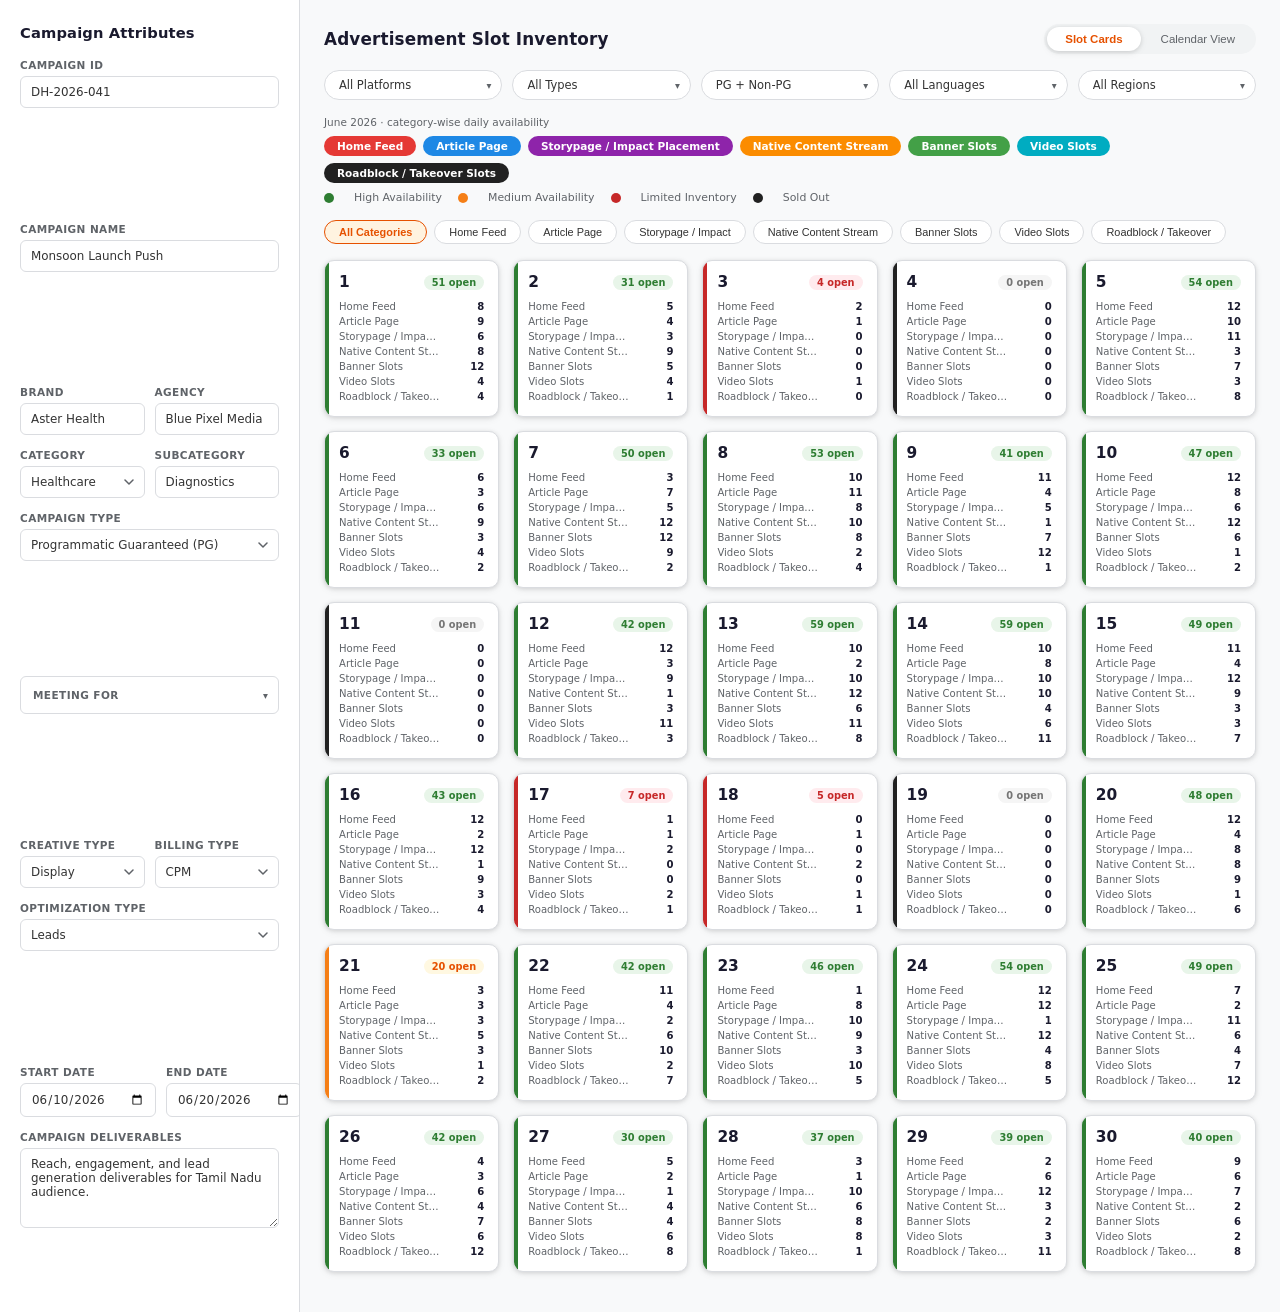
==== commit 2c62fba9: "Fix XSS, event delegation, and blur handling in Meeting For dropdown" ====
--- a/advertisement-slot-inventory/index.html
+++ b/advertisement-slot-inventory/index.html
@@ -69,7 +69,7 @@
             <span class="ms-tags" id="meetingForTags"></span>
             <span class="ms-arrow" aria-hidden="true">▾</span>
           </div>
-          <div class="ms-dropdown hidden" id="meetingForDropdown" role="listbox">
+          <div class="ms-dropdown hidden" id="meetingForDropdown" role="listbox" tabindex="-1">
             <div class="ms-actions">
               <button type="button" class="ms-action-btn" id="meetingForSelectAll">Select All</button>
               <button type="button" class="ms-action-btn" id="meetingForClearAll">Clear All</button>
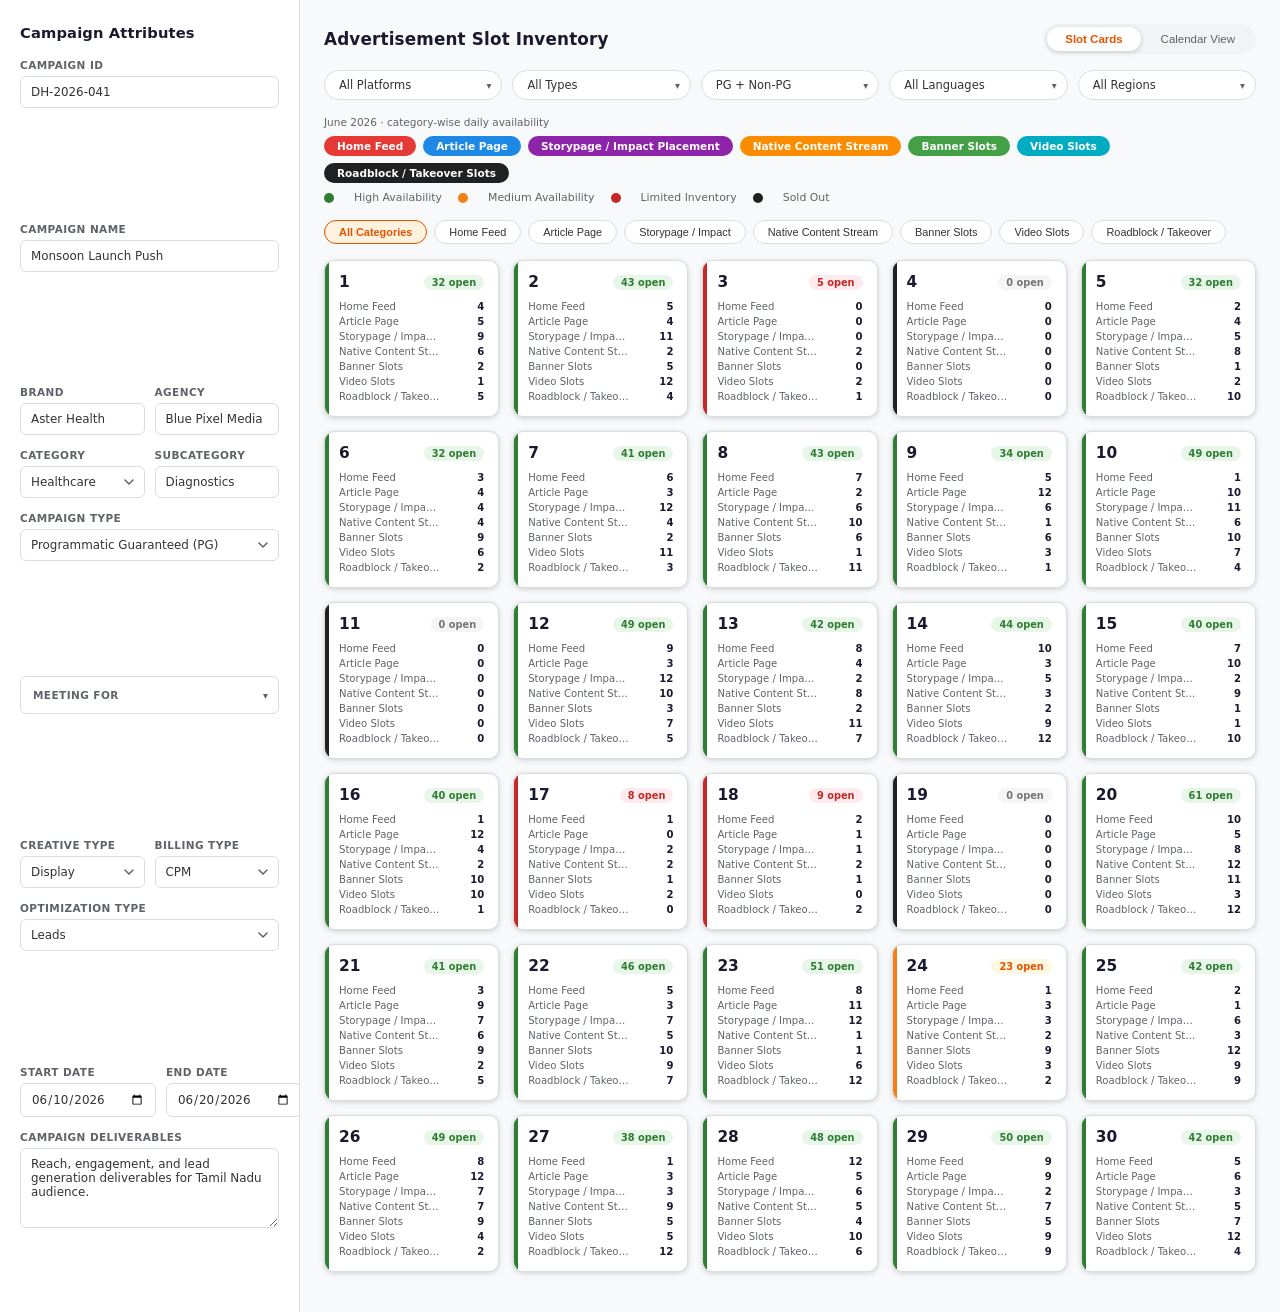
==== commit 670da107: "Remove self-invented dropdown options from Meeting For field" ====
--- a/advertisement-slot-inventory/index.html
+++ b/advertisement-slot-inventory/index.html
@@ -74,14 +74,6 @@
               <button type="button" class="ms-action-btn" id="meetingForSelectAll">Select All</button>
               <button type="button" class="ms-action-btn" id="meetingForClearAll">Clear All</button>
             </div>
-            <label class="ms-option"><input type="checkbox" value="Brand Review" /> Brand Review</label>
-            <label class="ms-option"><input type="checkbox" value="Agency Briefing" /> Agency Briefing</label>
-            <label class="ms-option"><input type="checkbox" value="Campaign Kickoff" /> Campaign Kickoff</label>
-            <label class="ms-option"><input type="checkbox" value="Creative Review" /> Creative Review</label>
-            <label class="ms-option"><input type="checkbox" value="Performance Review" /> Performance Review</label>
-            <label class="ms-option"><input type="checkbox" value="Budget Discussion" /> Budget Discussion</label>
-            <label class="ms-option"><input type="checkbox" value="Strategy Planning" /> Strategy Planning</label>
-            <label class="ms-option"><input type="checkbox" value="Client Presentation" /> Client Presentation</label>
           </div>
         </div>
       </div>
